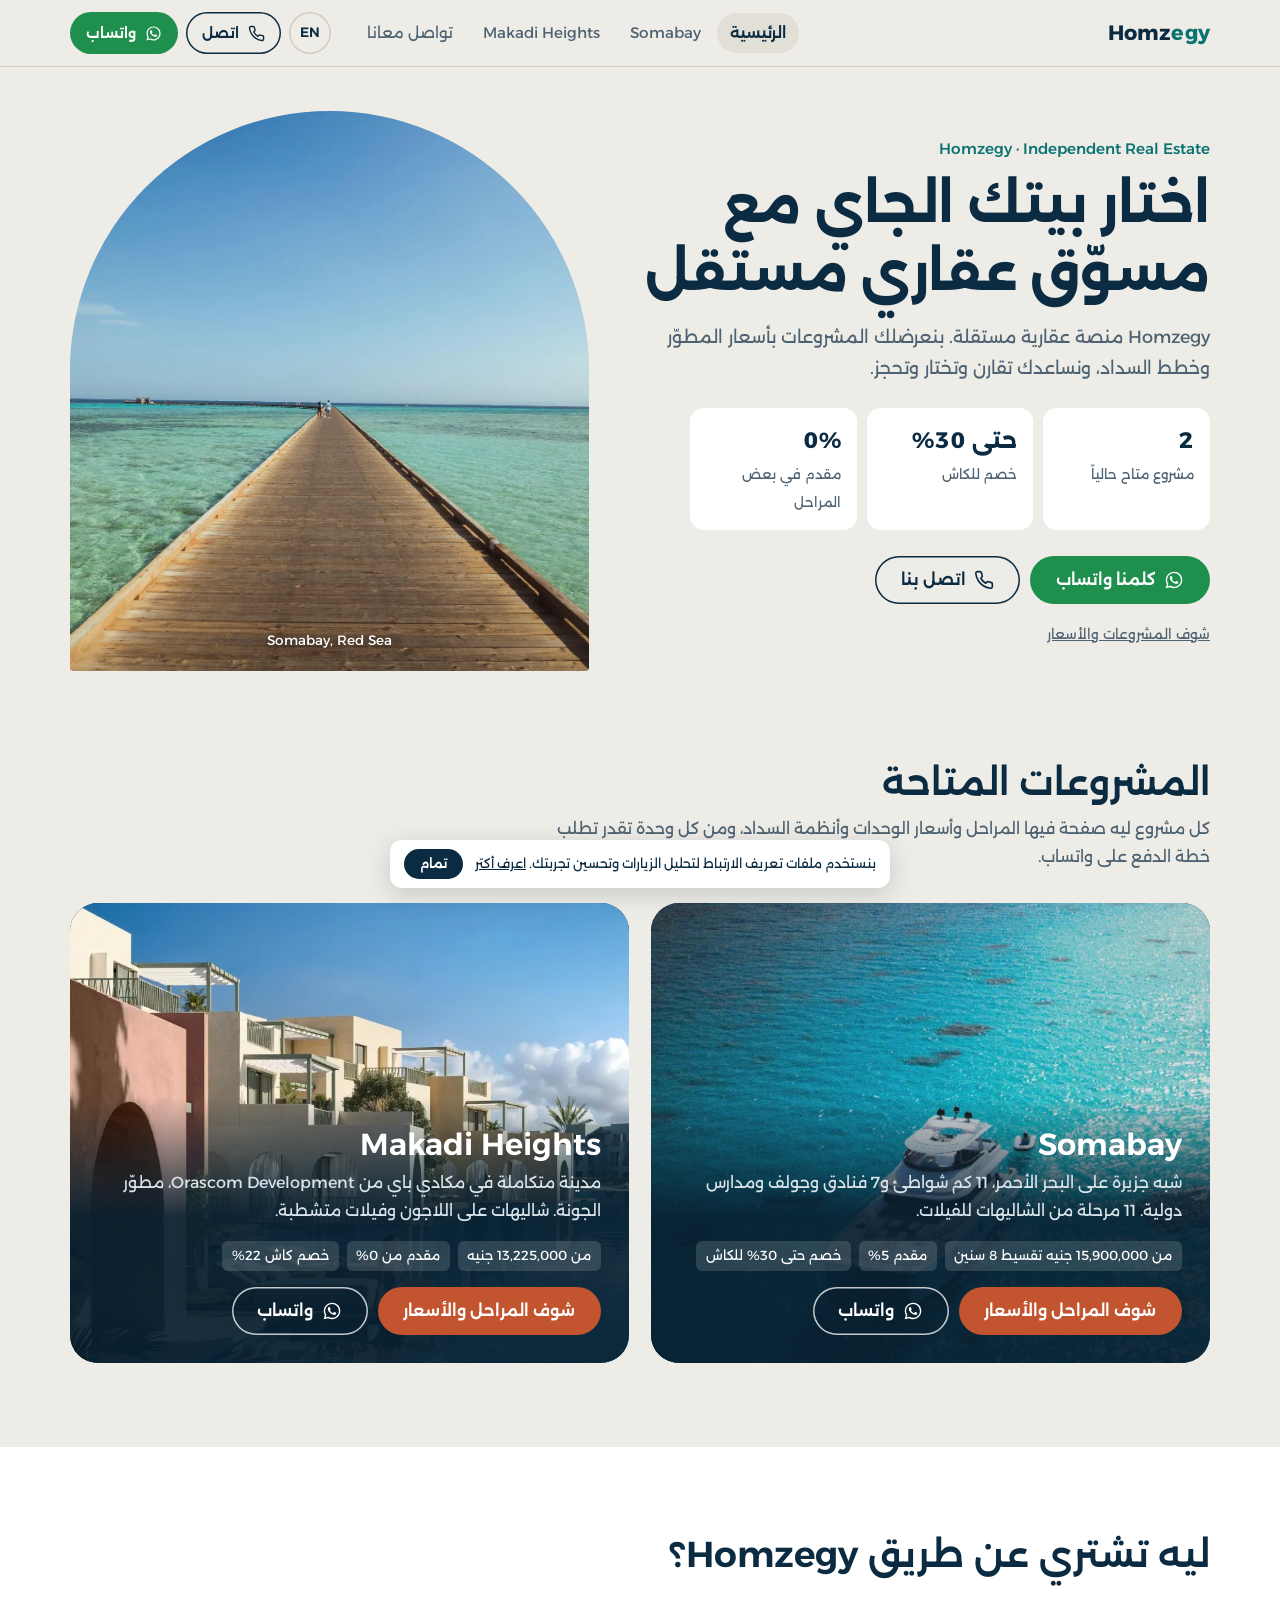
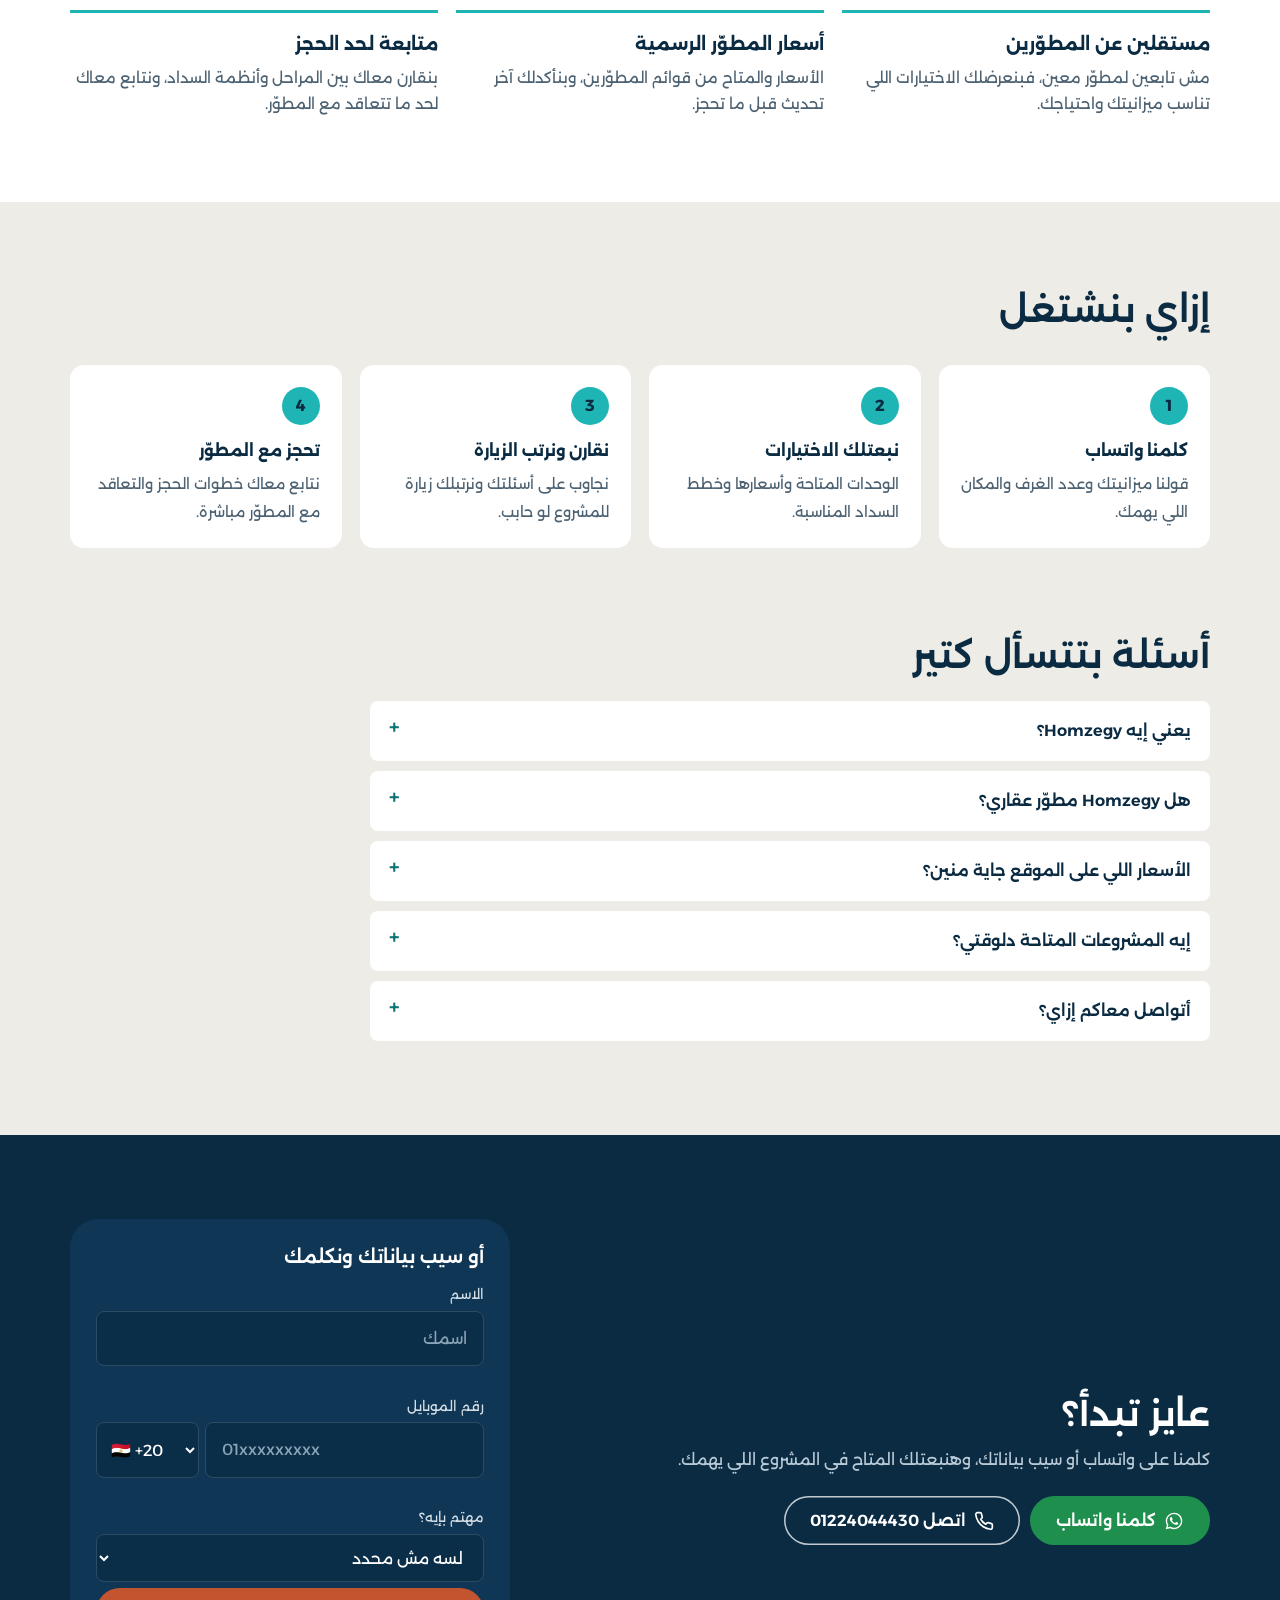
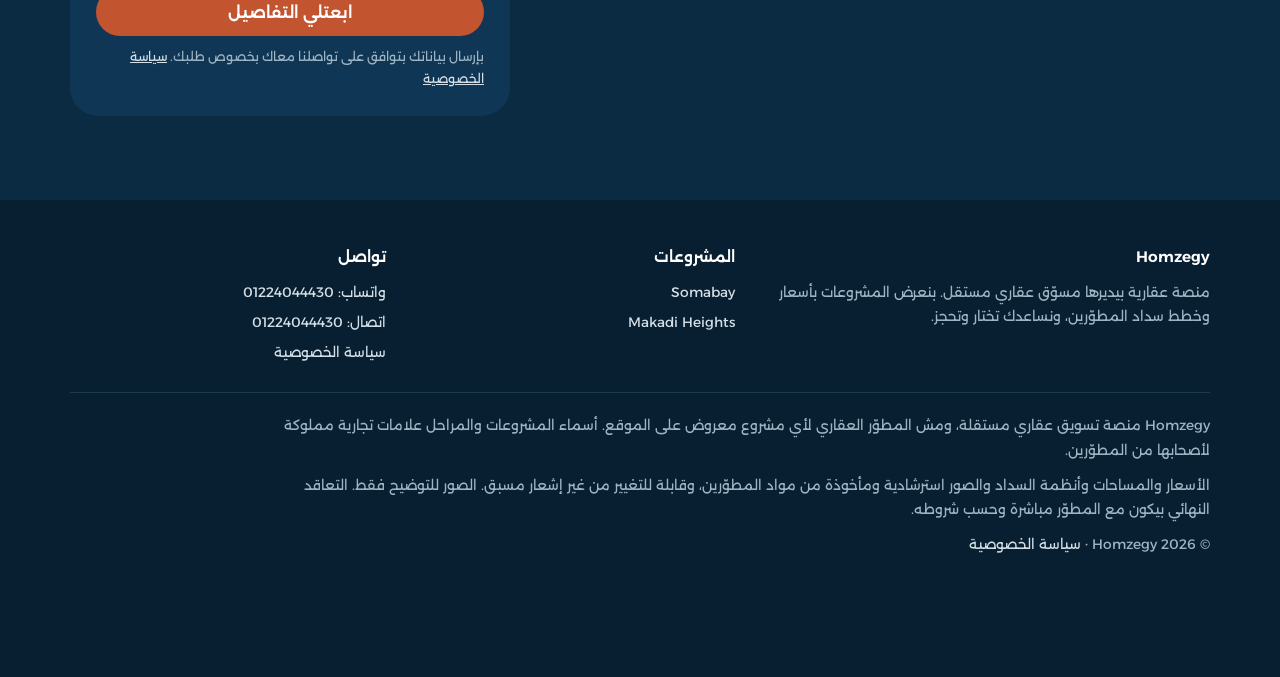
==== index.html @ 3684ed9f "Somabay prices section → marketing headline + offer chips + 4 type cards with images (no prices); re" ====
<!doctype html>
<html lang="ar" dir="rtl">
<head>
<meta charset="utf-8">
<!-- Consent Mode v2: denied by default in EEA/UK/CH (until the visitor accepts), granted elsewhere -->
<script>window.dataLayer=window.dataLayer||[];function gtag(){dataLayer.push(arguments);}
var hzD={ad_storage:'denied',ad_user_data:'denied',ad_personalization:'denied',analytics_storage:'denied'},hzG={ad_storage:'granted',ad_user_data:'granted',ad_personalization:'granted',analytics_storage:'granted'};
gtag('consent','default',Object.assign({region:["AT", "BE", "BG", "HR", "CY", "CZ", "DK", "EE", "FI", "FR", "DE", "GR", "HU", "IE", "IT", "LV", "LT", "LU", "MT", "NL", "PL", "PT", "RO", "SK", "SI", "ES", "SE", "IS", "LI", "NO", "GB", "CH"],wait_for_update:500},hzD));
gtag('consent','default',hzG);
try{var hzC=localStorage.getItem('hz_consent');if(hzC)gtag('consent','update',hzC==='granted'?hzG:hzD);}catch(e){}</script>
<!-- Google Tag Manager -->
<script>(function(w,d,s,l,i){w[l]=w[l]||[];w[l].push({'gtm.start':
new Date().getTime(),event:'gtm.js'});var f=d.getElementsByTagName(s)[0],
j=d.createElement(s),dl=l!='dataLayer'?'&l='+l:'';j.async=true;j.src=
'https://www.googletagmanager.com/gtm.js?id='+i+dl;f.parentNode.insertBefore(j,f);
})(window,document,'script','dataLayer','GTM-5B2ZWT3M');</script>
<!-- End Google Tag Manager -->
<meta name="viewport" content="width=device-width, initial-scale=1">
<title>Homzegy | منصة عقارية مستقلة: أسعار المشروعات وخطط السداد</title>
<meta name="description" content="Homzegy منصة عقارية مستقلة بيديرها مسوّق عقاري مستقل. قارن أسعار وخطط سداد المشروعات، منها Somabay (من 15.9 مليون تقسيط) وMakadi Heights (من 13.23 مليون)، وكلمنا واتساب.">
<link rel="canonical" href="https://homzegy.com/">
<link rel="alternate" hreflang="ar" href="https://homzegy.com/">
<link rel="alternate" hreflang="en" href="https://homzegy.com/en/">
<link rel="alternate" hreflang="x-default" href="https://homzegy.com/">
<meta name="robots" content="index,follow,max-image-preview:large">
<meta name="theme-color" content="#0A2B42">
<meta property="og:type" content="website">
<meta property="og:site_name" content="Homzegy">
<meta property="og:locale" content="ar_EG">
<meta property="og:title" content="Homzegy | منصة عقارية مستقلة: أسعار المشروعات وخطط السداد">
<meta property="og:description" content="Homzegy منصة عقارية مستقلة بيديرها مسوّق عقاري مستقل. قارن أسعار وخطط سداد المشروعات، منها Somabay (من 15.9 مليون تقسيط) وMakadi Heights (من 13.23 مليون)، وكلمنا واتساب.">
<meta property="og:url" content="https://homzegy.com/">
<meta property="og:image" content="https://homzegy.com/assets/img/brand/og-home.jpg">
<meta property="og:image:width" content="1200">
<meta property="og:image:height" content="630">
<meta name="twitter:card" content="summary_large_image">
<link rel="icon" href="assets/img/brand/favicon.svg" type="image/svg+xml">
<link rel="apple-touch-icon" href="assets/img/brand/apple-touch-icon.png">
<link rel="preconnect" href="https://fonts.googleapis.com">
<link rel="preconnect" href="https://fonts.gstatic.com" crossorigin>
<link href="https://fonts.googleapis.com/css2?family=Alexandria:wght@300;400;500;600;700&display=swap" rel="stylesheet">
<link rel="preload" as="image" href="assets/img/somabay/g-jetty.webp" fetchpriority="high">
<link rel="stylesheet" href="assets/css/style.css?v=25">
<script type="application/ld+json">{"@context": "https://schema.org", "@type": "RealEstateAgent", "@id": "https://homzegy.com/#org", "name": "Homzegy", "url": "https://homzegy.com/", "logo": "https://homzegy.com/assets/img/brand/apple-touch-icon.png", "image": "https://homzegy.com/assets/img/brand/og-home.jpg", "telephone": "+201224044430", "areaServed": {"@type": "Country", "name": "Egypt"}, "description": "منصة عقارية مستقلة في مصر بيديرها مسوّق عقاري مستقل، بتعرض مشروعات عقارية بأسعار وخطط سداد المطوّرين، منها حالياً Somabay وMakadi Heights.", "contactPoint": {"@type": "ContactPoint", "telephone": "+201224044430", "contactType": "sales", "availableLanguage": ["ar", "en"]}}</script>
<script type="application/ld+json">{"@context": "https://schema.org", "@type": "WebSite", "name": "Homzegy", "url": "https://homzegy.com/", "inLanguage": "ar", "publisher": {"@id": "https://homzegy.com/#org"}}</script>
<script type="application/ld+json">{"@context": "https://schema.org", "@type": "FAQPage", "mainEntity": [{"@type": "Question", "name": "يعني إيه Homzegy؟", "acceptedAnswer": {"@type": "Answer", "text": "Homzegy منصة عقارية بيديرها مسوّق عقاري مستقل. بنعرض مشروعات عقارية بأسعار وخطط سداد المطوّرين، ونساعدك تقارن وتختار وتحجز."}}, {"@type": "Question", "name": "هل Homzegy مطوّر عقاري؟", "acceptedAnswer": {"@type": "Answer", "text": "لا. Homzegy مش تابعة لأي مطوّر. التعاقد بيكون مع المطوّر مباشرة، وإحنا بنساعدك من أول السؤال لحد الحجز."}}, {"@type": "Question", "name": "الأسعار اللي على الموقع جاية منين؟", "acceptedAnswer": {"@type": "Answer", "text": "من قوائم أسعار المطوّرين الرسمية بتاريخ أكتوبر 2026. الأسعار بتتغير، فبنأكدلك آخر سعر ومتاح قبل الحجز."}}, {"@type": "Question", "name": "إيه المشروعات المتاحة دلوقتي؟", "acceptedAnswer": {"@type": "Answer", "text": "Somabay على البحر الأحمر بأسعار تبدأ من 15,900,000 جنيه تقسيط على 8 سنين بمقدم 5% وخصم يصل إلى 30% للكاش، وMakadi Heights من Orascom Development بأسعار تبدأ من 13,225,000 جنيه ومقدم يبدأ من 0%."}}, {"@type": "Question", "name": "أتواصل معاكم إزاي؟", "acceptedAnswer": {"@type": "Answer", "text": "على واتساب أو اتصال على 01224044430، أو سيب بياناتك في الفورم وهنكلمك."}}]}</script>
</head>
<body data-project="Homzegy" data-page="home" data-wa-default="‏مرحباً، عايز أعرف المشروعات المتاحة.">
<!-- Google Tag Manager (noscript) -->
<noscript><iframe src="https://www.googletagmanager.com/ns.html?id=GTM-5B2ZWT3M"
height="0" width="0" style="display:none;visibility:hidden"></iframe></noscript>
<!-- End Google Tag Manager (noscript) -->
<a class="sr-only" href="#main">انتقل للمحتوى</a>
<header class="top">
  <div class="wrap">
    <a class="brand" href="./" aria-label="Homzegy الصفحة الرئيسية">Homz<span>egy</span></a>
    <nav class="nav" aria-label="القائمة الرئيسية"><a href="./" aria-current="page">الرئيسية</a><a href="somabay/" dir="ltr">Somabay</a><a href="makadi-heights/" dir="ltr">Makadi Heights</a><a href="#contact">تواصل معانا</a></nav>
    <div class="top-actions">
      <a class="lang-sw" href="/en/" hreflang="en" lang="en" data-lang-switch>EN</a>
      <a class="btn btn-ghost btn-sm" href="tel:+201224044430" data-call data-loc="header"><svg viewBox="0 0 24 24" aria-hidden="true" fill="none" stroke="currentColor" stroke-width="2" stroke-linecap="round" stroke-linejoin="round"><path d="M22 16.92v3a2 2 0 0 1-2.18 2 19.8 19.8 0 0 1-8.63-3.07 19.5 19.5 0 0 1-6-6A19.8 19.8 0 0 1 2.12 4.18 2 2 0 0 1 4.11 2h3a2 2 0 0 1 2 1.72c.13.96.36 1.9.7 2.81a2 2 0 0 1-.45 2.11L8.09 9.91a16 16 0 0 0 6 6l1.27-1.27a2 2 0 0 1 2.11-.45c.91.34 1.85.57 2.81.7A2 2 0 0 1 22 16.92Z"/></svg><span>اتصل</span></a>
      <a class="btn btn-wa btn-sm" href="https://wa.me/201224044430" data-wa data-loc="header"><svg viewBox="0 0 24 24" aria-hidden="true" fill="currentColor"><path d="M19.05 4.91A9.82 9.82 0 0 0 12.04 2C6.58 2 2.13 6.45 2.13 11.91c0 1.75.46 3.45 1.32 4.95L2.05 22l5.25-1.38a9.9 9.9 0 0 0 4.74 1.21c5.46 0 9.91-4.45 9.91-9.91 0-2.65-1.03-5.14-2.9-7.01Zm-7.01 15.24a8.2 8.2 0 0 1-4.19-1.15l-.3-.18-3.12.82.83-3.04-.2-.31a8.19 8.19 0 0 1-1.26-4.38c0-4.54 3.7-8.23 8.24-8.23 2.2 0 4.27.86 5.82 2.42a8.18 8.18 0 0 1 2.41 5.82c0 4.54-3.69 8.23-8.23 8.23Zm4.52-6.16c-.25-.12-1.47-.72-1.69-.81-.23-.08-.39-.12-.56.13-.17.25-.64.81-.78.97-.14.17-.29.19-.54.06-.25-.12-1.05-.39-1.99-1.23-.74-.66-1.23-1.47-1.38-1.72-.14-.25-.02-.38.11-.51.11-.11.25-.29.37-.43.13-.15.17-.25.25-.42.08-.17.04-.31-.02-.43-.06-.13-.56-1.34-.76-1.84-.2-.48-.41-.42-.56-.43h-.48c-.17 0-.43.06-.66.31-.22.25-.86.85-.86 2.07 0 1.22.89 2.4 1.01 2.56.12.17 1.75 2.67 4.23 3.74.59.26 1.05.41 1.41.52.59.19 1.13.16 1.56.1.48-.07 1.47-.6 1.67-1.18.21-.58.21-1.07.14-1.18-.06-.1-.22-.16-.47-.28Z"/></svg><span>واتساب</span></a>
      <details class="menu"><summary aria-label="القائمة"><svg viewBox="0 0 24 24" aria-hidden="true" fill="none" stroke="currentColor" stroke-width="2" stroke-linecap="round"><path d="M4 7h16M4 12h16M4 17h16"/></svg></summary><nav class="menu-panel" aria-label="القائمة"><a href="./" aria-current="page">الرئيسية</a><a href="somabay/" dir="ltr">Somabay</a><a href="makadi-heights/" dir="ltr">Makadi Heights</a><a href="#contact">تواصل معانا</a><a href="privacy-policy/">سياسة الخصوصية</a></nav></details>
    </div>
  </div>
</header>
<main id="main">
<section class="hero">
  <div class="wrap hero-grid">
    <div>
      <p class="eyebrow-dev" dir="ltr" style="text-align:right">Homzegy · Independent Real Estate</p>
      <h1>اختار بيتك الجاي مع مسوّق عقاري مستقل</h1>
      <p class="sub">Homzegy منصة عقارية مستقلة. بنعرضلك المشروعات بأسعار المطوّر وخطط السداد، ونساعدك تقارن وتختار وتحجز.</p>
      <div class="offer">
        <div><b class="num">2</b><small>مشروع متاح حالياً</small></div>
        <div><b>حتى <span class="num">30%</span></b><small>خصم للكاش</small></div>
        <div><b class="num">0%</b><small>مقدم في بعض المراحل</small></div>
      </div>
      <div class="cta-row">
        <a class="btn btn-wa" href="https://wa.me/201224044430" data-wa data-loc="hero"><svg viewBox="0 0 24 24" aria-hidden="true" fill="currentColor"><path d="M19.05 4.91A9.82 9.82 0 0 0 12.04 2C6.58 2 2.13 6.45 2.13 11.91c0 1.75.46 3.45 1.32 4.95L2.05 22l5.25-1.38a9.9 9.9 0 0 0 4.74 1.21c5.46 0 9.91-4.45 9.91-9.91 0-2.65-1.03-5.14-2.9-7.01Zm-7.01 15.24a8.2 8.2 0 0 1-4.19-1.15l-.3-.18-3.12.82.83-3.04-.2-.31a8.19 8.19 0 0 1-1.26-4.38c0-4.54 3.7-8.23 8.24-8.23 2.2 0 4.27.86 5.82 2.42a8.18 8.18 0 0 1 2.41 5.82c0 4.54-3.69 8.23-8.23 8.23Zm4.52-6.16c-.25-.12-1.47-.72-1.69-.81-.23-.08-.39-.12-.56.13-.17.25-.64.81-.78.97-.14.17-.29.19-.54.06-.25-.12-1.05-.39-1.99-1.23-.74-.66-1.23-1.47-1.38-1.72-.14-.25-.02-.38.11-.51.11-.11.25-.29.37-.43.13-.15.17-.25.25-.42.08-.17.04-.31-.02-.43-.06-.13-.56-1.34-.76-1.84-.2-.48-.41-.42-.56-.43h-.48c-.17 0-.43.06-.66.31-.22.25-.86.85-.86 2.07 0 1.22.89 2.4 1.01 2.56.12.17 1.75 2.67 4.23 3.74.59.26 1.05.41 1.41.52.59.19 1.13.16 1.56.1.48-.07 1.47-.6 1.67-1.18.21-.58.21-1.07.14-1.18-.06-.1-.22-.16-.47-.28Z"/></svg><span>كلمنا واتساب</span></a>
        <a class="btn btn-ghost" href="tel:+201224044430" data-call data-loc="hero"><svg viewBox="0 0 24 24" aria-hidden="true" fill="none" stroke="currentColor" stroke-width="2" stroke-linecap="round" stroke-linejoin="round"><path d="M22 16.92v3a2 2 0 0 1-2.18 2 19.8 19.8 0 0 1-8.63-3.07 19.5 19.5 0 0 1-6-6A19.8 19.8 0 0 1 2.12 4.18 2 2 0 0 1 4.11 2h3a2 2 0 0 1 2 1.72c.13.96.36 1.9.7 2.81a2 2 0 0 1-.45 2.11L8.09 9.91a16 16 0 0 0 6 6l1.27-1.27a2 2 0 0 1 2.11-.45c.91.34 1.85.57 2.81.7A2 2 0 0 1 22 16.92Z"/></svg><span>اتصل بنا</span></a>
      </div>
      <p class="trust"><a class="link" href="#projects">شوف المشروعات والأسعار</a></p>
    </div>
    <figure class="hero-media arch">
      <img src="assets/img/somabay/g-jetty.webp" alt="ممشى خشبي فوق مياه البحر الأحمر" width="1200" height="1798" fetchpriority="high" style="object-position:center 65%">
      <figcaption>Somabay, Red Sea</figcaption>
    </figure>
  </div>
</section>

<section class="block" id="projects" style="padding-top:20px">
  <div class="wrap">
    <h2>المشروعات المتاحة</h2>
    <p class="lead">كل مشروع ليه صفحة فيها المراحل وأسعار الوحدات وأنظمة السداد، ومن كل وحدة تقدر تطلب خطة الدفع على واتساب.</p>
    <div class="proj-grid">
      <article class="proj-card">
        <img src="assets/img/somabay/hero-yacht.webp" alt="Somabay على البحر الأحمر" width="1183" height="1643" loading="lazy" decoding="async" style="object-position:center 40%">
        <div class="pc-body">
          <h3>Somabay</h3>
          <p>شبه جزيرة على البحر الأحمر، 11 كم شواطئ و7 فنادق وجولف ومدارس دولية. 11 مرحلة من الشاليهات للفيلات.</p>
          <div class="pc-meta"><span>من 15,900,000 جنيه تقسيط 8 سنين</span><span>مقدم 5%</span><span>خصم حتى 30% للكاش</span></div>
          <div class="cta-row"><a class="btn btn-coral" href="somabay/">شوف المراحل والأسعار</a><a class="btn btn-light" href="https://wa.me/201224044430" data-wa data-loc="home_project_card" data-wa-msg="‏مرحباً، عايز أعرف الأسعار وخطط الدفع.
‏المشروع: Somabay" data-phase="Somabay"><svg viewBox="0 0 24 24" aria-hidden="true" fill="currentColor"><path d="M19.05 4.91A9.82 9.82 0 0 0 12.04 2C6.58 2 2.13 6.45 2.13 11.91c0 1.75.46 3.45 1.32 4.95L2.05 22l5.25-1.38a9.9 9.9 0 0 0 4.74 1.21c5.46 0 9.91-4.45 9.91-9.91 0-2.65-1.03-5.14-2.9-7.01Zm-7.01 15.24a8.2 8.2 0 0 1-4.19-1.15l-.3-.18-3.12.82.83-3.04-.2-.31a8.19 8.19 0 0 1-1.26-4.38c0-4.54 3.7-8.23 8.24-8.23 2.2 0 4.27.86 5.82 2.42a8.18 8.18 0 0 1 2.41 5.82c0 4.54-3.69 8.23-8.23 8.23Zm4.52-6.16c-.25-.12-1.47-.72-1.69-.81-.23-.08-.39-.12-.56.13-.17.25-.64.81-.78.97-.14.17-.29.19-.54.06-.25-.12-1.05-.39-1.99-1.23-.74-.66-1.23-1.47-1.38-1.72-.14-.25-.02-.38.11-.51.11-.11.25-.29.37-.43.13-.15.17-.25.25-.42.08-.17.04-.31-.02-.43-.06-.13-.56-1.34-.76-1.84-.2-.48-.41-.42-.56-.43h-.48c-.17 0-.43.06-.66.31-.22.25-.86.85-.86 2.07 0 1.22.89 2.4 1.01 2.56.12.17 1.75 2.67 4.23 3.74.59.26 1.05.41 1.41.52.59.19 1.13.16 1.56.1.48-.07 1.47-.6 1.67-1.18.21-.58.21-1.07.14-1.18-.06-.1-.22-.16-.47-.28Z"/></svg><span>واتساب</span></a></div>
        </div>
      </article>
      <article class="proj-card">
        <img src="assets/img/makadi/hero-lagoon.webp" alt="Makadi Heights من Orascom Development" width="1600" height="648" loading="lazy" decoding="async" style="object-position:22% center">
        <div class="pc-body">
          <h3>Makadi Heights</h3>
          <p>مدينة متكاملة في مكادي باي من Orascom Development، مطوّر الجونة. شاليهات على اللاجون وفيلات متشطبة.</p>
          <div class="pc-meta"><span>من 13,225,000 جنيه</span><span>مقدم من 0%</span><span>خصم كاش 22%</span></div>
          <div class="cta-row"><a class="btn btn-coral" href="makadi-heights/">شوف المراحل والأسعار</a><a class="btn btn-light" href="https://wa.me/201224044430" data-wa data-loc="home_project_card" data-wa-msg="‏مرحباً، عايز أعرف الأسعار وخطط الدفع.
‏المشروع: Makadi Heights" data-phase="Makadi Heights"><svg viewBox="0 0 24 24" aria-hidden="true" fill="currentColor"><path d="M19.05 4.91A9.82 9.82 0 0 0 12.04 2C6.58 2 2.13 6.45 2.13 11.91c0 1.75.46 3.45 1.32 4.95L2.05 22l5.25-1.38a9.9 9.9 0 0 0 4.74 1.21c5.46 0 9.91-4.45 9.91-9.91 0-2.65-1.03-5.14-2.9-7.01Zm-7.01 15.24a8.2 8.2 0 0 1-4.19-1.15l-.3-.18-3.12.82.83-3.04-.2-.31a8.19 8.19 0 0 1-1.26-4.38c0-4.54 3.7-8.23 8.24-8.23 2.2 0 4.27.86 5.82 2.42a8.18 8.18 0 0 1 2.41 5.82c0 4.54-3.69 8.23-8.23 8.23Zm4.52-6.16c-.25-.12-1.47-.72-1.69-.81-.23-.08-.39-.12-.56.13-.17.25-.64.81-.78.97-.14.17-.29.19-.54.06-.25-.12-1.05-.39-1.99-1.23-.74-.66-1.23-1.47-1.38-1.72-.14-.25-.02-.38.11-.51.11-.11.25-.29.37-.43.13-.15.17-.25.25-.42.08-.17.04-.31-.02-.43-.06-.13-.56-1.34-.76-1.84-.2-.48-.41-.42-.56-.43h-.48c-.17 0-.43.06-.66.31-.22.25-.86.85-.86 2.07 0 1.22.89 2.4 1.01 2.56.12.17 1.75 2.67 4.23 3.74.59.26 1.05.41 1.41.52.59.19 1.13.16 1.56.1.48-.07 1.47-.6 1.67-1.18.21-.58.21-1.07.14-1.18-.06-.1-.22-.16-.47-.28Z"/></svg><span>واتساب</span></a></div>
        </div>
      </article>
    </div>
  </div>
</section>

<section class="block bg-white">
  <div class="wrap">
    <h2>ليه تشتري عن طريق <span dir="ltr">Homzegy</span>؟</h2>
    <div class="why">
      <div><b>مستقلين عن المطوّرين</b><p>مش تابعين لمطوّر معين، فبنعرضلك الاختيارات اللي تناسب ميزانيتك واحتياجك.</p></div>
      <div><b>أسعار المطوّر الرسمية</b><p>الأسعار والمتاح من قوائم المطوّرين، وبنأكدلك آخر تحديث قبل ما تحجز.</p></div>
      <div><b>متابعة لحد الحجز</b><p>بنقارن معاك بين المراحل وأنظمة السداد، ونتابع معاك لحد ما تتعاقد مع المطوّر.</p></div>
    </div>
  </div>
</section>

<section class="block">
  <div class="wrap">
    <h2>إزاي بنشتغل</h2>
    <ol class="steps">
      <li><b>كلمنا واتساب</b><span>قولنا ميزانيتك وعدد الغرف والمكان اللي يهمك.</span></li>
      <li><b>نبعتلك الاختيارات</b><span>الوحدات المتاحة وأسعارها وخطط السداد المناسبة.</span></li>
      <li><b>نقارن ونرتب الزيارة</b><span>نجاوب على أسئلتك ونرتبلك زيارة للمشروع لو حابب.</span></li>
      <li><b>تحجز مع المطوّر</b><span>نتابع معاك خطوات الحجز والتعاقد مع المطوّر مباشرة.</span></li>
    </ol>
  </div>
</section>

<section class="block" style="padding-top:0">
  <div class="wrap">
    <h2>أسئلة بتتسأل كتير</h2>
    <div class="faq"><details><summary>يعني إيه Homzegy؟</summary><p>Homzegy منصة عقارية بيديرها مسوّق عقاري مستقل. بنعرض مشروعات عقارية بأسعار وخطط سداد المطوّرين، ونساعدك تقارن وتختار وتحجز.</p></details><details><summary>هل Homzegy مطوّر عقاري؟</summary><p>لا. Homzegy مش تابعة لأي مطوّر. التعاقد بيكون مع المطوّر مباشرة، وإحنا بنساعدك من أول السؤال لحد الحجز.</p></details><details><summary>الأسعار اللي على الموقع جاية منين؟</summary><p>من قوائم أسعار المطوّرين الرسمية بتاريخ أكتوبر 2026. الأسعار بتتغير، فبنأكدلك آخر سعر ومتاح قبل الحجز.</p></details><details><summary>إيه المشروعات المتاحة دلوقتي؟</summary><p>Somabay على البحر الأحمر بأسعار تبدأ من 15,900,000 جنيه تقسيط على 8 سنين بمقدم 5% وخصم يصل إلى 30% للكاش، وMakadi Heights من Orascom Development بأسعار تبدأ من 13,225,000 جنيه ومقدم يبدأ من 0%.</p></details><details><summary>أتواصل معاكم إزاي؟</summary><p>على واتساب أو اتصال على 01224044430، أو سيب بياناتك في الفورم وهنكلمك.</p></details></div>
  </div>
</section>

<section class="lead-sec" id="contact" data-track-view="view_contact">
  <div class="wrap lead-grid">
    <div>
      <h2>عايز تبدأ؟</h2>
      <p class="lead">كلمنا على واتساب أو سيب بياناتك، وهنبعتلك المتاح في المشروع اللي يهمك.</p>
      <div class="cta-row">
        <a class="btn btn-wa" href="https://wa.me/201224044430" data-wa data-loc="home_section"><svg viewBox="0 0 24 24" aria-hidden="true" fill="currentColor"><path d="M19.05 4.91A9.82 9.82 0 0 0 12.04 2C6.58 2 2.13 6.45 2.13 11.91c0 1.75.46 3.45 1.32 4.95L2.05 22l5.25-1.38a9.9 9.9 0 0 0 4.74 1.21c5.46 0 9.91-4.45 9.91-9.91 0-2.65-1.03-5.14-2.9-7.01Zm-7.01 15.24a8.2 8.2 0 0 1-4.19-1.15l-.3-.18-3.12.82.83-3.04-.2-.31a8.19 8.19 0 0 1-1.26-4.38c0-4.54 3.7-8.23 8.24-8.23 2.2 0 4.27.86 5.82 2.42a8.18 8.18 0 0 1 2.41 5.82c0 4.54-3.69 8.23-8.23 8.23Zm4.52-6.16c-.25-.12-1.47-.72-1.69-.81-.23-.08-.39-.12-.56.13-.17.25-.64.81-.78.97-.14.17-.29.19-.54.06-.25-.12-1.05-.39-1.99-1.23-.74-.66-1.23-1.47-1.38-1.72-.14-.25-.02-.38.11-.51.11-.11.25-.29.37-.43.13-.15.17-.25.25-.42.08-.17.04-.31-.02-.43-.06-.13-.56-1.34-.76-1.84-.2-.48-.41-.42-.56-.43h-.48c-.17 0-.43.06-.66.31-.22.25-.86.85-.86 2.07 0 1.22.89 2.4 1.01 2.56.12.17 1.75 2.67 4.23 3.74.59.26 1.05.41 1.41.52.59.19 1.13.16 1.56.1.48-.07 1.47-.6 1.67-1.18.21-.58.21-1.07.14-1.18-.06-.1-.22-.16-.47-.28Z"/></svg><span>كلمنا واتساب</span></a>
        <a class="btn btn-light" href="tel:+201224044430" data-call data-loc="home_section"><svg viewBox="0 0 24 24" aria-hidden="true" fill="none" stroke="currentColor" stroke-width="2" stroke-linecap="round" stroke-linejoin="round"><path d="M22 16.92v3a2 2 0 0 1-2.18 2 19.8 19.8 0 0 1-8.63-3.07 19.5 19.5 0 0 1-6-6A19.8 19.8 0 0 1 2.12 4.18 2 2 0 0 1 4.11 2h3a2 2 0 0 1 2 1.72c.13.96.36 1.9.7 2.81a2 2 0 0 1-.45 2.11L8.09 9.91a16 16 0 0 0 6 6l1.27-1.27a2 2 0 0 1 2.11-.45c.91.34 1.85.57 2.81.7A2 2 0 0 1 22 16.92Z"/></svg><span>اتصل <span class="ltr">01224044430</span></span></a>
      </div>
    </div>
    <div class="form-card">
      <h3>أو سيب بياناتك ونكلمك</h3>
      <form data-lead-form data-loc="home" novalidate>
        <div class="fields">
          <div data-field><label for="f-name">الاسم</label><input id="f-name" name="name" autocomplete="name" required placeholder="اسمك"><div class="err" aria-live="polite"></div></div>
          <div data-field><label for="f-phone">رقم الموبايل</label><div class="phone-in" dir="ltr"><select name="cc" aria-label="كود الدولة"><option value="+20">🇪🇬 +20</option><option value="+966">🇸🇦 +966</option><option value="+971">🇦🇪 +971</option><option value="+965">🇰🇼 +965</option><option value="+974">🇶🇦 +974</option><option value="+973">🇧🇭 +973</option><option value="+968">🇴🇲 +968</option><option value="+962">🇯🇴 +962</option><option value="+961">🇱🇧 +961</option><option value="+44">🇬🇧 +44</option><option value="+49">🇩🇪 +49</option><option value="+39">🇮🇹 +39</option><option value="+33">🇫🇷 +33</option><option value="+31">🇳🇱 +31</option><option value="+41">🇨🇭 +41</option><option value="+43">🇦🇹 +43</option><option value="+32">🇧🇪 +32</option><option value="+48">🇵🇱 +48</option><option value="+420">🇨🇿 +420</option><option value="+46">🇸🇪 +46</option><option value="+7">🇷🇺 +7</option><option value="+380">🇺🇦 +380</option><option value="+1">🇺🇸 +1</option></select><input id="f-phone" name="phone" type="tel" inputmode="tel" autocomplete="tel-national" required placeholder="01xxxxxxxxx"></div><div class="err" aria-live="polite"></div></div>
          <div><label for="f-int">مهتم بإيه؟</label><select id="f-int" name="interest"><option value="">لسه مش محدد</option><option value="Somabay">Somabay</option><option value="Makadi Heights">Makadi Heights</option></select></div>
          <div class="hp" aria-hidden="true"><label for="f-web">Website</label><input id="f-web" name="website" tabindex="-1" autocomplete="off"></div>
        </div>
        <button class="btn btn-coral" type="submit">ابعتلي التفاصيل</button>
        <p class="consent">بإرسال بياناتك بتوافق على تواصلنا معاك بخصوص طلبك. <a href="privacy-policy/">سياسة الخصوصية</a></p>
      </form>
    </div>
  </div>
</section>
</main>
<footer>
  <div class="wrap">
    <div class="foot-grid">
      <div>
        <h4 dir="ltr" style="text-align:right">Homzegy</h4>
        <p>منصة عقارية بيديرها مسوّق عقاري مستقل. بنعرض المشروعات بأسعار وخطط سداد المطوّرين، ونساعدك تختار وتحجز.</p>
      </div>
      <div>
        <h4>المشروعات</h4>
        <ul><li><a href="somabay/" dir="ltr">Somabay</a></li><li><a href="makadi-heights/" dir="ltr">Makadi Heights</a></li></ul>
      </div>
      <div>
        <h4>تواصل</h4>
        <ul>
          <li><a href="https://wa.me/201224044430" data-wa data-loc="footer">واتساب: <span class="ltr">01224044430</span></a></li>
          <li><a href="tel:+201224044430" data-call data-loc="footer">اتصال: <span class="ltr">01224044430</span></a></li>
          <li><a href="privacy-policy/">سياسة الخصوصية</a></li>
        </ul>
      </div>
    </div>
    <div class="legal-note">
      <p>Homzegy منصة تسويق عقاري مستقلة، ومش المطوّر العقاري لأي مشروع معروض على الموقع. أسماء المشروعات والمراحل علامات تجارية مملوكة لأصحابها من المطوّرين.</p>
      <p>الأسعار والمساحات وأنظمة السداد والصور استرشادية ومأخوذة من مواد المطوّرين، وقابلة للتغيير من غير إشعار مسبق. الصور للتوضيح فقط. التعاقد النهائي بيكون مع المطوّر مباشرة وحسب شروطه.</p>
      <p>© <span data-year>2026</span> Homzegy · <a href="privacy-policy/">سياسة الخصوصية</a></p>
    </div>
  </div>
</footer>
<nav class="mbar" aria-label="تواصل سريع">
  <a class="btn btn-light" href="tel:+201224044430" data-call data-loc="sticky_bar"><svg viewBox="0 0 24 24" aria-hidden="true" fill="none" stroke="currentColor" stroke-width="2" stroke-linecap="round" stroke-linejoin="round"><path d="M22 16.92v3a2 2 0 0 1-2.18 2 19.8 19.8 0 0 1-8.63-3.07 19.5 19.5 0 0 1-6-6A19.8 19.8 0 0 1 2.12 4.18 2 2 0 0 1 4.11 2h3a2 2 0 0 1 2 1.72c.13.96.36 1.9.7 2.81a2 2 0 0 1-.45 2.11L8.09 9.91a16 16 0 0 0 6 6l1.27-1.27a2 2 0 0 1 2.11-.45c.91.34 1.85.57 2.81.7A2 2 0 0 1 22 16.92Z"/></svg><span>اتصل</span></a>
  <a class="btn btn-wa" href="https://wa.me/201224044430" data-wa data-loc="sticky_bar"><svg viewBox="0 0 24 24" aria-hidden="true" fill="currentColor"><path d="M19.05 4.91A9.82 9.82 0 0 0 12.04 2C6.58 2 2.13 6.45 2.13 11.91c0 1.75.46 3.45 1.32 4.95L2.05 22l5.25-1.38a9.9 9.9 0 0 0 4.74 1.21c5.46 0 9.91-4.45 9.91-9.91 0-2.65-1.03-5.14-2.9-7.01Zm-7.01 15.24a8.2 8.2 0 0 1-4.19-1.15l-.3-.18-3.12.82.83-3.04-.2-.31a8.19 8.19 0 0 1-1.26-4.38c0-4.54 3.7-8.23 8.24-8.23 2.2 0 4.27.86 5.82 2.42a8.18 8.18 0 0 1 2.41 5.82c0 4.54-3.69 8.23-8.23 8.23Zm4.52-6.16c-.25-.12-1.47-.72-1.69-.81-.23-.08-.39-.12-.56.13-.17.25-.64.81-.78.97-.14.17-.29.19-.54.06-.25-.12-1.05-.39-1.99-1.23-.74-.66-1.23-1.47-1.38-1.72-.14-.25-.02-.38.11-.51.11-.11.25-.29.37-.43.13-.15.17-.25.25-.42.08-.17.04-.31-.02-.43-.06-.13-.56-1.34-.76-1.84-.2-.48-.41-.42-.56-.43h-.48c-.17 0-.43.06-.66.31-.22.25-.86.85-.86 2.07 0 1.22.89 2.4 1.01 2.56.12.17 1.75 2.67 4.23 3.74.59.26 1.05.41 1.41.52.59.19 1.13.16 1.56.1.48-.07 1.47-.6 1.67-1.18.21-.58.21-1.07.14-1.18-.06-.1-.22-.16-.47-.28Z"/></svg><span>كلمنا واتساب</span></a>
</nav>
<div class="wag" id="wa-gate" hidden>
  <div class="wag-back" data-wag-close></div>
  <div class="wag-box" role="dialog" aria-modal="true" aria-labelledby="wag-t">
    <button type="button" class="wag-x" data-wag-close aria-label="إغلاق">×</button>
    <form data-wag-form novalidate>
      <div class="wag-ic" data-ic-wa><svg viewBox="0 0 24 24" aria-hidden="true" fill="currentColor"><path d="M19.05 4.91A9.82 9.82 0 0 0 12.04 2C6.58 2 2.13 6.45 2.13 11.91c0 1.75.46 3.45 1.32 4.95L2.05 22l5.25-1.38a9.9 9.9 0 0 0 4.74 1.21c5.46 0 9.91-4.45 9.91-9.91 0-2.65-1.03-5.14-2.9-7.01Zm-7.01 15.24a8.2 8.2 0 0 1-4.19-1.15l-.3-.18-3.12.82.83-3.04-.2-.31a8.19 8.19 0 0 1-1.26-4.38c0-4.54 3.7-8.23 8.24-8.23 2.2 0 4.27.86 5.82 2.42a8.18 8.18 0 0 1 2.41 5.82c0 4.54-3.69 8.23-8.23 8.23Zm4.52-6.16c-.25-.12-1.47-.72-1.69-.81-.23-.08-.39-.12-.56.13-.17.25-.64.81-.78.97-.14.17-.29.19-.54.06-.25-.12-1.05-.39-1.99-1.23-.74-.66-1.23-1.47-1.38-1.72-.14-.25-.02-.38.11-.51.11-.11.25-.29.37-.43.13-.15.17-.25.25-.42.08-.17.04-.31-.02-.43-.06-.13-.56-1.34-.76-1.84-.2-.48-.41-.42-.56-.43h-.48c-.17 0-.43.06-.66.31-.22.25-.86.85-.86 2.07 0 1.22.89 2.4 1.01 2.56.12.17 1.75 2.67 4.23 3.74.59.26 1.05.41 1.41.52.59.19 1.13.16 1.56.1.48-.07 1.47-.6 1.67-1.18.21-.58.21-1.07.14-1.18-.06-.1-.22-.16-.47-.28Z"/></svg></div><div class="wag-ic wag-ic-form" data-ic-form hidden><svg viewBox="0 0 24 24" aria-hidden="true" fill="none" stroke="currentColor" stroke-width="2" stroke-linecap="round" stroke-linejoin="round"><path d="M4 20h4L19 9l-4-4L4 16v4Z"/><path d="M13.5 6.5l4 4"/></svg></div>
      <h3 id="wag-t">تفاصيل أكثر على واتساب</h3>
      <p class="wag-ctx" data-wag-ctx hidden></p>
      <p class="wag-sub">اكتب اسمك ورقمك وهنحوّلك على واتساب فورًا.</p>
      <div class="fields">
        <div data-field><label for="g-name">الاسم</label><input id="g-name" name="name" autocomplete="name" required placeholder="اسمك"><div class="err" aria-live="polite"></div></div>
        <div data-field><label for="g-phone">رقم الموبايل</label><div class="phone-in" dir="ltr"><select name="cc" aria-label="كود الدولة"><option value="+20">🇪🇬 +20</option><option value="+966">🇸🇦 +966</option><option value="+971">🇦🇪 +971</option><option value="+965">🇰🇼 +965</option><option value="+974">🇶🇦 +974</option><option value="+973">🇧🇭 +973</option><option value="+968">🇴🇲 +968</option><option value="+962">🇯🇴 +962</option><option value="+961">🇱🇧 +961</option><option value="+44">🇬🇧 +44</option><option value="+49">🇩🇪 +49</option><option value="+39">🇮🇹 +39</option><option value="+33">🇫🇷 +33</option><option value="+31">🇳🇱 +31</option><option value="+41">🇨🇭 +41</option><option value="+43">🇦🇹 +43</option><option value="+32">🇧🇪 +32</option><option value="+48">🇵🇱 +48</option><option value="+420">🇨🇿 +420</option><option value="+46">🇸🇪 +46</option><option value="+7">🇷🇺 +7</option><option value="+380">🇺🇦 +380</option><option value="+1">🇺🇸 +1</option></select><input id="g-phone" name="phone" type="tel" inputmode="tel" autocomplete="tel-national" required placeholder="01xxxxxxxxx"></div><div class="err" aria-live="polite"></div></div>
        <div data-field data-email hidden><label for="g-email">الإيميل <small>(اختياري)</small></label><input id="g-email" name="email" type="email" inputmode="email" autocomplete="email" dir="ltr" placeholder="name@email.com"><div class="err" aria-live="polite"></div></div>
        <div class="hp" aria-hidden="true"><label for="g-web">Website</label><input id="g-web" name="website" tabindex="-1" autocomplete="off"></div>
      </div>
      <button class="btn btn-wa wag-go" type="submit" data-mode="wa"><svg viewBox="0 0 24 24" aria-hidden="true" fill="currentColor"><path d="M19.05 4.91A9.82 9.82 0 0 0 12.04 2C6.58 2 2.13 6.45 2.13 11.91c0 1.75.46 3.45 1.32 4.95L2.05 22l5.25-1.38a9.9 9.9 0 0 0 4.74 1.21c5.46 0 9.91-4.45 9.91-9.91 0-2.65-1.03-5.14-2.9-7.01Zm-7.01 15.24a8.2 8.2 0 0 1-4.19-1.15l-.3-.18-3.12.82.83-3.04-.2-.31a8.19 8.19 0 0 1-1.26-4.38c0-4.54 3.7-8.23 8.24-8.23 2.2 0 4.27.86 5.82 2.42a8.18 8.18 0 0 1 2.41 5.82c0 4.54-3.69 8.23-8.23 8.23Zm4.52-6.16c-.25-.12-1.47-.72-1.69-.81-.23-.08-.39-.12-.56.13-.17.25-.64.81-.78.97-.14.17-.29.19-.54.06-.25-.12-1.05-.39-1.99-1.23-.74-.66-1.23-1.47-1.38-1.72-.14-.25-.02-.38.11-.51.11-.11.25-.29.37-.43.13-.15.17-.25.25-.42.08-.17.04-.31-.02-.43-.06-.13-.56-1.34-.76-1.84-.2-.48-.41-.42-.56-.43h-.48c-.17 0-.43.06-.66.31-.22.25-.86.85-.86 2.07 0 1.22.89 2.4 1.01 2.56.12.17 1.75 2.67 4.23 3.74.59.26 1.05.41 1.41.52.59.19 1.13.16 1.56.1.48-.07 1.47-.6 1.67-1.18.21-.58.21-1.07.14-1.18-.06-.1-.22-.16-.47-.28Z"/></svg><span>كمّل على واتساب</span></button>
      <button class="wag-alt" type="button" data-wag-switch>مش بتستخدم واتساب؟ اطلب مكالمة بدل كده</button>
      <button class="btn btn-coral wag-send" type="submit" data-mode="form" hidden>ابعت بياناتي</button>
      <p class="consent">بإرسال بياناتك بتوافق على تواصلنا معاك بخصوص طلبك. <a href="privacy-policy/">سياسة الخصوصية</a></p>
    </form>
  </div>
</div>
<div class="cookie" id="cookie" role="region" aria-label="ملفات تعريف الارتباط">
  <span>بنستخدم ملفات تعريف الارتباط لتحليل الزيارات وتحسين تجربتك. <a href="privacy-policy/">اعرف أكتر</a></span>
  <button type="button" class="ck-no" data-ck-no hidden>رفض</button><button type="button" data-ck-ok>تمام</button>
</div>
<script src="assets/js/main.js?v=25" defer></script>
</body>
</html>
---- assets/css/style.css ----
/* Homzegy — shared styles
   Palette: Abyss Navy #0A2B42 · Reef Teal #1FB5B5 · Coral #E3734F · Sand #E1DFD6 */
:root{
  --navy:#0A2B42; --navy-2:#071F30; --navy-3:#0F3654;
  --teal:#1FB5B5; --teal-ink:#0C7373;
  --coral:#E3734F; --coral-btn:#C2552F; --coral-btn-h:#A9461F;
  --wa:#1F8F4E; --wa-h:#187540;
  --sand:#E1DFD6; --sand-2:#EEECE6; --white:#fff;
  --ink:#0A2B42; --muted:#4D6272; --line:#CFCCC1; --line-2:#ECEAE3;
  --r-lg:28px; --r:14px; --r-sm:8px;
  --wrap:1180px;
}
*{box-sizing:border-box;margin:0;padding:0}
html{scroll-behavior:smooth;-webkit-text-size-adjust:100%}
body{font-family:"Alexandria",system-ui,-apple-system,"Segoe UI",Tahoma,sans-serif;color:var(--ink);background:var(--sand-2);line-height:1.75;font-size:16px;-webkit-font-smoothing:antialiased}
img{max-width:100%;display:block;height:auto}
a{color:inherit}
:focus-visible{outline:3px solid var(--teal);outline-offset:3px;border-radius:4px}
[hidden]{display:none!important}
a.sr-only:focus{position:fixed;top:8px;right:8px;width:auto;height:auto;clip:auto;z-index:100;background:#fff;padding:.6rem 1rem;border-radius:8px}
.sr-only{position:absolute;width:1px;height:1px;overflow:hidden;clip:rect(0 0 0 0);white-space:nowrap}
.wrap{max-width:var(--wrap);margin-inline:auto;padding-inline:20px}
h1,h2,h3{line-height:1.3;font-weight:600}
h2{font-size:clamp(1.55rem,3.1vw,2.25rem);margin-bottom:.6rem}
.lead{color:var(--muted);max-width:62ch}
.num{font-feature-settings:"tnum"}
.ltr{direction:ltr;unicode-bidi:isolate;display:inline-block}
section.block{padding:84px 0}
.bg-white{background:var(--white)}
.bg-sand{background:var(--sand)}

/* ---------- buttons ---------- */
.btn{display:inline-flex;align-items:center;justify-content:center;gap:.55rem;font:inherit;font-weight:600;font-size:1rem;line-height:1.2;border:0;border-radius:999px;padding:.9rem 1.6rem;cursor:pointer;text-decoration:none;transition:background .2s,color .2s;white-space:nowrap}
.btn svg{width:20px;height:20px;flex:0 0 auto}
.btn-wa{background:var(--wa);color:#fff}
.btn-wa:hover{background:var(--wa-h)}
.btn-coral{background:var(--coral-btn);color:#fff}
.btn-coral:hover{background:var(--coral-btn-h)}
.btn-ghost{background:transparent;color:var(--navy);box-shadow:inset 0 0 0 1.5px var(--navy)}
.btn-ghost:hover{background:var(--navy);color:#fff}
.btn-light{background:transparent;color:#fff;box-shadow:inset 0 0 0 1.5px rgba(255,255,255,.75)}
.btn-light:hover{background:#fff;color:var(--navy)}
.btn-sm{padding:.55rem 1rem;font-size:.88rem}
.btn-sm svg{width:17px;height:17px}
.cta-row{display:flex;flex-wrap:wrap;gap:10px;align-items:center}
.cta-row .link{font-size:.92rem;color:var(--muted);text-underline-offset:4px}

/* ---------- header ---------- */
.top{position:sticky;top:0;z-index:40;transition:transform .25s ease;background:rgba(238,236,230,.94);backdrop-filter:blur(8px);-webkit-backdrop-filter:blur(8px);border-bottom:1px solid var(--line)}
.top .wrap{display:flex;align-items:center;gap:24px;height:66px}
.brand{font-weight:700;font-size:1.3rem;text-decoration:none;letter-spacing:.2px;direction:ltr}
.brand span{color:var(--teal-ink)}
.nav{display:flex;gap:4px;margin-inline-start:auto}
.nav a{text-decoration:none;font-size:.95rem;padding:.4rem .8rem;border-radius:999px;color:var(--muted)}
.nav a:hover{color:var(--navy);background:var(--sand)}
.nav a[aria-current="page"]{color:var(--navy);background:var(--sand);font-weight:600}
.top-actions{display:flex;gap:8px}
.menu{display:none;position:relative}
.menu summary{list-style:none;cursor:pointer;width:42px;height:42px;border-radius:50%;display:grid;place-items:center;box-shadow:inset 0 0 0 1.5px var(--navy)}
.menu summary::-webkit-details-marker{display:none}
.menu summary svg{width:20px;height:20px}
.menu-panel{position:fixed;left:0;right:0;top:60px;background:#fff;border-radius:0 0 18px 18px;box-shadow:0 18px 32px rgba(10,43,66,.18);padding:6px 16px 14px;display:grid;z-index:45}
.menu-panel a{padding:.9rem 4px;text-decoration:none;font-size:1.05rem;border-bottom:1px solid var(--line-2)}
.menu-panel a:last-child{border-bottom:0;color:var(--muted);font-size:.92rem}
.menu-panel a[aria-current="page"]{color:var(--teal-ink);font-weight:600}
.menu[open] summary{background:var(--navy);color:#fff}
.menu-panel a:hover{background:var(--sand-2)}

/* ---------- hero ---------- */
.hero{padding:44px 0 68px}
.hero-grid{display:grid;grid-template-columns:1.05fr .95fr;gap:48px;align-items:center}
.eyebrow-dev{color:var(--teal-ink);font-weight:500;font-size:.95rem;margin-bottom:.4rem}
.hero h1{font-size:clamp(2rem,4.4vw,3.3rem);font-weight:700;letter-spacing:-.3px;margin-bottom:1rem}
.hero .sub{font-size:1.1rem;color:var(--muted);max-width:48ch}
.offer{display:grid;grid-template-columns:repeat(3,minmax(0,1fr));gap:10px;margin:1.5rem 0 1.6rem;max-width:520px}
.offer div{background:var(--white);border-radius:var(--r);padding:.85rem 1rem}
.offer b{display:block;font-size:1.4rem;font-weight:700}
.offer small{color:var(--muted);font-size:.84rem}
.hero-media{position:relative;min-height:560px;border-radius:var(--r) var(--r) var(--r) 220px;overflow:hidden;background:var(--sand)}
.hero-media img{position:absolute;inset:0;width:100%;height:100%;object-fit:cover}
.hero-media figcaption{position:absolute;bottom:18px;right:20px;color:#fff;font-size:.85rem;text-shadow:0 1px 8px rgba(0,0,0,.55);direction:ltr}
.hero-media.arch{border-radius:999px 999px var(--r) var(--r)}
.hero-media.arch figcaption{right:50%;transform:translateX(50%);white-space:nowrap}
.trust{margin-top:1.1rem;font-size:.86rem;color:var(--muted)}

/* ---------- facts band ---------- */
.facts{background:var(--navy);color:#fff;padding:40px 0}
.facts ul{list-style:none;display:grid;grid-template-columns:repeat(4,1fr)}
.facts li{text-align:center;padding:6px 16px;border-inline-start:1px solid rgba(255,255,255,.14)}
.facts li:first-child{border-inline-start:0}
.facts li b{display:block;font-weight:700;color:var(--teal);line-height:1.2}
.facts li b .num{font-size:clamp(2rem,3.6vw,2.8rem)}
.facts li b small{font-size:1rem;font-weight:500;color:#fff;margin-inline-start:2px}
.facts li>span{display:block;font-size:.9rem;color:#B9CAD6;margin-top:4px}

/* section progress nav */
html{scroll-padding-top:130px}
.secnav{position:sticky;top:66px;z-index:35;background:rgba(255,255,255,.96);backdrop-filter:blur(8px);-webkit-backdrop-filter:blur(8px);border-bottom:1px solid var(--line-2)}
.secnav ol{list-style:none;display:flex;gap:4px;overflow-x:auto;scrollbar-width:none;padding:8px 0}
.secnav ol::-webkit-scrollbar{display:none}
.secnav a{display:block;white-space:nowrap;text-decoration:none;font-size:.9rem;color:var(--muted);padding:.45rem .9rem;border-radius:999px;transition:background .2s,color .2s}
.secnav a:hover{color:var(--navy);background:var(--sand-2)}
.secnav a[aria-current="true"]{background:var(--navy);color:#fff}
.secnav-bar{height:3px;background:var(--line-2)}
.secnav-bar span{display:block;height:100%;width:0;background:var(--teal);margin-inline-start:0;transition:width .15s linear}

/* privacy toc */
.legal .updated{color:var(--muted);margin-bottom:1.4rem}
.toc{background:#fff;border-radius:var(--r);padding:20px 24px;margin-bottom:1rem}
.toc b{display:block;margin-bottom:.4rem}
.toc ol{padding-inline-start:1.3rem;columns:2;column-gap:32px}
.toc li{margin-bottom:.2rem}
.toc a{color:var(--teal-ink)}
.legal section{scroll-margin-top:90px}

/* ---------- tabs & phase cards ---------- */
.grid{display:grid;grid-template-columns:repeat(3,1fr);gap:22px}
.card{background:var(--white);border-radius:var(--r);overflow:hidden;display:flex;flex-direction:column}
.card .ph{aspect-ratio:16/10;background:var(--sand);overflow:hidden}
.card .ph img{width:100%;height:100%;object-fit:cover}
.card .body{padding:18px 20px 20px;display:flex;flex-direction:column;flex:1}
.card h3{font-size:1.25rem;direction:ltr;text-align:right}
.card .meta{color:var(--muted);font-size:.85rem;margin:.15rem 0 .7rem}
.card p.blurb{font-size:.95rem;color:#2D4354;margin-bottom:1rem}
.card .from{margin-top:auto;border-top:1px solid var(--line-2);padding-top:12px}
.card .from small{display:block;font-size:.78rem;color:var(--muted)}
.card .from b{font-size:1.35rem;font-weight:700}
.card .cta-row{margin-top:14px}
.card .cta-row .btn{flex:1}

/* ---------- payment plans ---------- */
.plans{display:grid;grid-template-columns:repeat(3,1fr);gap:14px;margin-top:1.6rem}
.plans.four{grid-template-columns:repeat(4,1fr)}
.plan-box{background:var(--white);border-radius:var(--r);padding:20px}
.plan-box b{font-size:1.9rem;display:block;font-weight:700}
.plan-box span{font-size:.92rem}
.plan-box.feature{background:var(--navy);color:#fff}
.plan-box.feature b{color:var(--teal)}
.plan-box.coral{background:var(--coral);color:var(--navy-2)}
.pay-foot{display:flex;flex-wrap:wrap;gap:16px;align-items:center;justify-content:space-between;margin-top:1.4rem}
.pay-foot p{color:var(--muted);font-size:.95rem}

/* ---------- price list ---------- */
.price-tools{display:flex;flex-wrap:wrap;gap:10px;align-items:center;margin:1.4rem 0 1rem}
.price-tools select{font:inherit;padding:.6rem 1rem;border-radius:var(--r-sm);border:1.5px solid var(--line);background:#fff;color:var(--ink)}
.plist{background:#fff;border-radius:var(--r);overflow:hidden}
.plist table{width:100%;border-collapse:collapse;font-size:.94rem}
.plist th,.plist td{padding:.8rem 1rem;text-align:right;border-bottom:1px solid var(--line-2);vertical-align:middle}
.plist thead th{background:var(--navy);color:#fff;font-weight:500;font-size:.86rem}
.plist tbody tr:hover{background:#F7F6F2}
.plist .u-type{direction:ltr;unicode-bidi:isolate;font-weight:500}
.plist .u-sub{display:none;color:var(--muted);font-size:.8rem}
.plist .u-cat{display:block;font-weight:600;font-size:1rem}
.plist .u-cat small{display:block;font-weight:400;font-size:.85rem;color:var(--muted)}
.plist .u-cat + .u-phase{display:block;margin-top:2px;direction:rtl}
.plist .u-phase{direction:ltr;unicode-bidi:isolate;color:var(--muted);font-size:.88rem}
.plist .u-price{font-weight:700;white-space:nowrap}
.plist .u-price small{font-weight:400;color:var(--muted);font-size:.78rem}
.plist td.u-cta{text-align:left;width:1%}
.plist .btn{padding:.5rem .95rem;font-size:.86rem}
.more{margin-top:12px}
.disclaimer{display:flex;gap:12px;align-items:flex-start;background:#FBF1EC;border-radius:var(--r-sm);padding:14px 16px;margin-top:16px;font-size:.88rem;color:#5B3A2C}
.disclaimer svg{width:20px;height:20px;flex:0 0 auto;margin-top:3px;color:var(--coral-btn)}

/* ---------- phase blocks (single-developer pages) ---------- */
.phase{display:grid;grid-template-columns:1fr 1.15fr;grid-template-areas:"info media" "units units";background:#fff;border-radius:var(--r);overflow:hidden;margin-top:28px}
.phase.flip{grid-template-columns:1.15fr 1fr;grid-template-areas:"media info" "units units"}
.phase-media{grid-area:media;min-height:360px;position:relative;background:var(--sand)}
.phase-media img{position:absolute;inset:0;width:100%;height:100%;object-fit:cover}
.phase-info{grid-area:info;padding:30px 32px;display:flex;flex-direction:column;align-items:flex-start}
.phase-info h3{font-size:1.7rem;direction:ltr}
.phase-info p{color:#2D4354;margin:.6rem 0 1rem;max-width:48ch}
.tags{display:flex;flex-wrap:wrap;gap:6px;margin-top:.5rem}
.tags span{font-size:.8rem;background:var(--sand-2);border-radius:6px;padding:.2rem .6rem}
.phase-from{margin-bottom:1rem}
.phase-from small{color:var(--muted)}
.phase-from b{font-size:1.8rem;font-weight:700;color:var(--teal-ink);margin-inline:4px}
.phase .units{grid-area:units;border-top:1px solid var(--line-2)}
.phase .plist{border-radius:0}
.phase .units .more{margin:12px 16px 18px}
.phase .plist thead th{background:var(--sand-2);color:var(--navy);font-weight:600}

/* early delivery */
.ready-grid{display:grid;grid-template-columns:repeat(3,1fr);gap:20px;margin-top:1.8rem}
.ready{background:#fff;border-radius:var(--r);padding:24px;display:flex;flex-direction:column;border-top:5px solid var(--teal)}
.ready h3{font-size:1.4rem;direction:ltr;text-align:right}
.r-plan{font-weight:600;color:var(--teal-ink);margin-top:.3rem}
.r-pay{font-size:.9rem;color:var(--muted);margin-bottom:1rem}
.ready ul{list-style:none;margin-bottom:1.2rem}
.ready li{display:flex;justify-content:space-between;gap:12px;padding:.65rem 0;border-bottom:1px solid #EEECE6;font-size:.92rem}
.ready li .u-type{direction:ltr;unicode-bidi:isolate;font-weight:500}
.ready li small{display:block;color:var(--muted);font-size:.78rem}
.ready li b{white-space:nowrap}
.ready .btn{margin-top:auto;align-self:flex-start}

/* ---------- lifestyle mosaic ---------- */
.life-grid{display:grid;grid-template-columns:repeat(4,1fr);grid-auto-rows:220px;gap:14px;margin-top:2rem}
.tile{position:relative;border-radius:var(--r);overflow:hidden;background:var(--navy);margin:0}
.tile img{width:100%;height:100%;object-fit:cover}
.tile.tall{grid-row:span 2}
.tile.wide{grid-column:span 2}
.tile figcaption{position:absolute;inset:auto 0 0 0;padding:40px 16px 14px;color:#fff;background:linear-gradient(transparent,rgba(7,31,48,.85));font-size:.95rem}
.tile figcaption b{display:block;font-size:1.05rem}
.tile.text{background:var(--teal);color:var(--navy);padding:22px;display:flex;flex-direction:column;justify-content:flex-end}
.tile.text.navy{background:var(--navy);color:#fff}
.tile.text b{font-size:1.25rem}

/* gallery */
.gal-track{display:flex;gap:12px;overflow-x:auto;scroll-snap-type:x mandatory;padding:6px max(20px,calc((100vw - var(--wrap))/2 + 20px)) 14px;margin-top:1.2rem}
.gal-track img{height:360px;width:auto;flex:0 0 auto;border-radius:var(--r);scroll-snap-align:center;background:var(--sand)}

/* location */
.loc-grid{display:grid;grid-template-columns:1fr 1.2fr;gap:40px;align-items:center}
.dist{list-style:none;display:grid;grid-template-columns:repeat(3,1fr);gap:14px}
.dist li{background:#fff;border-radius:120px 120px var(--r) var(--r);text-align:center;padding:34px 12px 20px}
.dist b{font-size:2.4rem;font-weight:700;display:block;line-height:1}
.dist span{font-size:.85rem;color:var(--muted)}
.dist em{display:block;font-style:normal;font-weight:600;margin-top:.5rem}

/* ---------- FAQ ---------- */
.faq{max-width:840px;margin-top:1.4rem}
.faq details{background:#fff;border-radius:var(--r-sm);margin-bottom:10px}
.faq summary{cursor:pointer;padding:1rem 1.2rem;font-weight:600;list-style:none;display:flex;justify-content:space-between;gap:1rem}
.faq summary::-webkit-details-marker{display:none}
.faq summary::after{content:"+";font-size:1.3rem;line-height:1;color:var(--teal-ink)}
.faq details[open] summary::after{content:"−"}
.faq details p{padding:0 1.2rem 1.1rem;color:#2D4354}

/* ---------- lead section + form ---------- */
.lead-sec{background:var(--navy);color:#fff;padding:84px 0}
.lead-grid{display:grid;grid-template-columns:1fr 440px;gap:48px;align-items:center}
.lead-sec h2{color:#fff}
.lead-sec .lead{color:#B9CAD6;margin-bottom:1.4rem}
.form-card{background:var(--navy-3);color:#fff;border-radius:var(--r-lg);padding:26px}
.form-card h3{font-size:1.15rem;margin-bottom:.9rem}
.fields{display:grid;gap:12px}
.fields label{font-size:.85rem;color:#D3DEE6;display:block;margin-bottom:4px}
.fields input,.fields select{width:100%;font:inherit;font-size:1rem;padding:.8rem 1rem;border-radius:var(--r-sm);border:1.5px solid #2C4C63;background:#0B2E48;color:#fff}
.fields input::placeholder{color:#8AA3B5}
.fields input:focus,.fields select:focus{border-color:var(--teal);outline:none}
.fields input[type=tel]{direction:ltr;text-align:right}
.fields .err{color:#FFB59B;font-size:.82rem;min-height:1em;margin-top:3px}
.hp{position:absolute;width:1px;height:1px;overflow:hidden;clip:rect(0 0 0 0);opacity:0}
.form-card .btn{width:100%;margin-top:6px}
.consent{font-size:.78rem;color:#9FB4C3;margin-top:10px}
.consent a{color:#D3DEE6}

/* ---------- home specifics ---------- */
.proj-grid{display:grid;grid-template-columns:1fr 1fr;gap:22px;margin-top:2rem}
.proj-card{position:relative;border-radius:var(--r-lg);overflow:hidden;min-height:460px;display:flex;align-items:flex-end;color:#fff;text-decoration:none;background:var(--navy)}
.proj-card img{position:absolute;inset:0;width:100%;height:100%;object-fit:cover}
.proj-card .pc-body{position:relative;padding:28px;width:100%;background:linear-gradient(transparent,rgba(7,31,48,.92) 45%)}
.proj-card h3{font-size:1.9rem;direction:ltr;text-align:right}
.proj-card p{color:#D9E3EA;margin:.3rem 0 1rem;max-width:44ch}
.proj-card .pc-meta{display:flex;flex-wrap:wrap;gap:8px;margin-bottom:1rem}
.proj-card .pc-meta span{font-size:.82rem;background:rgba(255,255,255,.14);border-radius:6px;padding:.2rem .6rem}
.steps{list-style:none;display:grid;grid-template-columns:repeat(4,1fr);gap:18px;margin-top:2rem;counter-reset:s}
.steps li{background:#fff;border-radius:var(--r);padding:22px;counter-increment:s}
.steps li::before{content:counter(s);display:grid;place-items:center;width:38px;height:38px;border-radius:50%;background:var(--teal);color:var(--navy);font-weight:700;margin-bottom:12px}
.steps b{display:block;margin-bottom:.3rem}
.steps span{font-size:.92rem;color:var(--muted)}
.why{display:grid;grid-template-columns:repeat(3,1fr);gap:18px;margin-top:2rem}
.why div{border-top:3px solid var(--teal);padding-top:16px}
.why b{display:block;font-size:1.1rem;margin-bottom:.3rem}
.why p{color:var(--muted);font-size:.95rem}

/* ---------- legal page ---------- */
.legal{max-width:800px}
.legal h1{font-size:clamp(1.8rem,3.4vw,2.4rem);margin-bottom:.4rem}
.legal h2{font-size:1.3rem;margin:2rem 0 .5rem}
.legal p,.legal li{color:#2D4354}
.legal ul{padding-inline-start:1.2rem}

/* ---------- footer ---------- */
footer{background:var(--navy-2);color:#9FB4C3;font-size:.86rem;padding:44px 0 110px}
.foot-grid{display:grid;grid-template-columns:1.4fr 1fr 1fr;gap:32px;margin-bottom:28px}
footer h4{color:#fff;font-size:.95rem;margin-bottom:.6rem;font-weight:600}
footer ul{list-style:none;display:grid;gap:6px}
footer a{color:#D3DEE6;text-decoration:none}
footer a:hover{text-decoration:underline}
footer .legal-note{border-top:1px solid #1C3A50;padding-top:20px}
footer .legal-note p{max-width:95ch;margin-bottom:.7rem}

/* ---------- sticky mobile bar ---------- */
.mbar{display:none}

/* ---------- cookie notice ---------- */
.cookie{position:fixed;bottom:12px;inset-inline:12px;z-index:60;max-width:500px;margin-inline:auto;background:#fff;color:var(--ink);border-radius:12px;box-shadow:0 6px 24px rgba(10,43,66,.18);padding:9px 14px;font-size:.8rem;display:none;align-items:center;gap:12px;line-height:1.5}
.cookie.show{display:flex}
.cookie button{font:inherit;font-size:.8rem;font-weight:600;border:0;background:var(--navy);color:#fff;border-radius:999px;padding:.35rem 1rem;cursor:pointer;white-space:nowrap}

/* ---------- responsive ---------- */
@media (max-width:980px){
  .nav,.top-actions .btn-ghost{display:none}
  .menu{display:block}
  .top-actions{margin-inline-start:auto}
  .hero-grid,.lead-grid,.loc-grid{grid-template-columns:1fr}
  .hero-media{min-height:300px}
  .grid{grid-template-columns:repeat(2,1fr)}
  .life-grid{grid-template-columns:repeat(2,1fr)}
  .phase,.phase.flip{grid-template-columns:1fr;grid-template-areas:"media" "info" "units"}
  .phase-media{min-height:260px}
  .plans.four{grid-template-columns:repeat(2,1fr)}
  .ready-grid,.proj-grid{grid-template-columns:1fr}
  .steps{grid-template-columns:repeat(2,1fr)}
  .foot-grid{grid-template-columns:1fr 1fr}
}
@media (max-width:640px){
  .wrap{padding-inline:16px}
  section.block{padding:60px 0}
  .top .wrap{height:60px}
  .top-actions .btn-wa span{display:none}
  .top-actions .btn-wa{padding:.6rem}
  .hero{padding:22px 0 48px}
  .hero-grid{gap:28px}
  .hero h1{font-size:1.85rem}
  .hero .sub{font-size:1rem}
  .offer{margin:1.1rem 0 1.2rem;gap:8px}
  .offer div{padding:.65rem .75rem}
  .offer b{font-size:1.15rem}
  .offer small{font-size:.76rem}
  .hero .cta-row .btn{flex:1 1 auto}
  .hero-media{min-height:230px;border-radius:var(--r) var(--r) var(--r) 120px}
  .hero-media.arch{border-radius:160px 160px var(--r) var(--r)}
  .facts{padding:28px 0}
  .facts ul{grid-template-columns:1fr 1fr;row-gap:22px}
  .facts li{padding:4px 8px}
  .facts li:nth-child(odd){border-inline-start:0}
  .facts li b .num{font-size:2rem}
  .secnav{top:60px}
  .secnav a{font-size:.84rem;padding:.4rem .75rem}
  html{scroll-padding-top:120px}
  .toc ol{columns:1}
  .grid,.plans,.why{grid-template-columns:1fr}
  .plans.four{grid-template-columns:1fr 1fr}
  .life-grid{grid-auto-rows:170px;grid-auto-flow:dense}
  .tile{grid-column:span 2}
  .tile.tall{grid-column:span 1;grid-row:span 2}
  .tile.text{padding:18px}
  .tile.text b{font-size:1.1rem}
  .gal-track img{height:240px}
  .steps{grid-template-columns:1fr}
  .proj-card{min-height:400px}
  .phase-info{padding:22px 18px}
  .foot-grid{grid-template-columns:1fr}
  /* price rows become compact cards */
  .plist thead{display:none}
  .plist table,.plist tbody{display:block}
  .plist tbody tr{display:grid;grid-template-columns:1fr auto;gap:2px 12px;padding:12px 14px;border-bottom:1px solid var(--line-2)}
  .plist td{border:0;padding:0}
  .plist td.u-meta{grid-column:1/-1;order:-1}
  .plist tbody tr{grid-template-columns:1fr}
  .plist td.u-cta{width:auto;margin-top:8px}
  .plist td.u-cta .btn{width:100%;padding:.6rem 1rem;font-size:.9rem}
  .plist .u-price{display:flex;flex-wrap:wrap;align-items:center;gap:6px 10px}
  .plist .u-price .badge-off{margin-top:0}
  .plist .u-sub{display:block}
  .plist .hide-sm{display:none}
  .dist b{font-size:1.8rem}
  .dist li{padding:24px 8px 14px}
  .mbar{display:grid;grid-template-columns:1fr 1.4fr;gap:8px;position:fixed;bottom:0;left:0;right:0;z-index:50;padding:10px 12px calc(10px + env(safe-area-inset-bottom));background:var(--navy)}
  .mbar .btn{padding:.75rem}
  .cookie{bottom:80px}
}
@media (prefers-reduced-motion:reduce){html{scroll-behavior:auto}*{transition:none!important}}
.ready a.link{font-size:.82rem;color:var(--wa);font-weight:600;text-decoration:underline;text-underline-offset:3px}

/* cash discount + installments */
.card .from-row{display:block}
.card .from-row .badge-off{margin-top:6px}
.badge-off{display:inline-block;background:#FBE9E2;color:#A9461F;font-size:.78rem;font-weight:700;border-radius:999px;padding:.25rem .7rem;white-space:nowrap}
.plan-name{display:block;font-size:.85rem;opacity:.8;margin-bottom:.2rem}
.plan-box b .num{font-size:inherit}
.plans .plan-box b{font-size:1.6rem}
.plist .u-main{display:block;font-weight:700;white-space:nowrap}
.plist .u-price .badge-off{margin-top:4px;font-size:.72rem;padding:.15rem .55rem}
@media (max-width:640px){
}

/* header hides on scroll down after hero, shows on scroll up */
body.hdr-hide .top{transform:translateY(-100%)}
.secnav{transition:top .25s ease}
body.hdr-hide .secnav{top:0}
@media (max-width:640px){
  .offer{grid-template-columns:1.45fr 1fr 1fr}
  .offer b{font-size:1.05rem}
}
.offer b{white-space:nowrap}
.tag-base{display:inline-block;margin-inline-start:6px;font-size:.72rem;font-weight:600;background:var(--teal);color:var(--navy);border-radius:999px;padding:.1rem .55rem;vertical-align:middle}
.side-tag{align-self:flex-start;font-size:.75rem;font-weight:600;color:var(--teal-ink);background:#E3F4F4;border-radius:999px;padding:.15rem .65rem;margin-bottom:.5rem}
[data-cards] .grid{margin-top:1.6rem}
[data-cards] .more{margin-top:18px}

/* thank-you */
.ty{min-height:60vh;display:flex;align-items:center}
.ty-box{text-align:center;max-width:640px}
.ty-icon{width:72px;height:72px;border-radius:50%;background:var(--teal);color:var(--navy);display:grid;place-items:center;font-size:2.2rem;font-weight:700;margin:0 auto 1.2rem}
.ty h1{font-size:clamp(1.8rem,4vw,2.6rem);margin-bottom:.6rem}
.ty .lead{margin:0 auto 1.6rem}
.ty-cta,.ty-links{justify-content:center}
.ty-more{color:var(--muted);margin:2rem 0 .8rem;font-size:.95rem}

/* ---------- language switch ---------- */
.lang-sw{display:inline-grid;place-items:center;min-width:42px;height:42px;padding:0 10px;border-radius:999px;font-size:.85rem;font-weight:600;text-decoration:none;color:var(--navy);box-shadow:inset 0 0 0 1.5px var(--line)}
.lang-sw:hover{background:var(--sand)}

/* ---------- English (LTR) overrides ---------- */
[dir=ltr] .card h3,[dir=ltr] .ready h3,[dir=ltr] .proj-card h3{text-align:left}
[dir=ltr] .plist th,[dir=ltr] .plist td{text-align:left}
[dir=ltr] .plist td.u-cta{text-align:right}
[dir=ltr] .plist .u-cat + .u-phase{direction:ltr}
[dir=ltr] .fields input[type=tel]{text-align:left}
[dir=ltr] .ready li > span:last-child{text-align:right!important}

/* WhatsApp icon on small text links / ghost buttons (so users know where the click goes) */
.ready a.link{display:inline-flex;align-items:center;gap:5px;text-decoration:none}
.ready a.link svg{width:15px;height:15px;flex:0 0 auto}
.ready a.link span{text-decoration:underline;text-underline-offset:3px}
.ready .btn-ghost svg{color:var(--wa);width:17px;height:17px}
.cookie .ck-no{background:transparent;color:var(--navy);box-shadow:inset 0 0 0 1.5px var(--line)}
.cookie.consent span{flex:1}

/* ---------- blurred prices (only the hero price is visible; click → WhatsApp) ---------- */
.pz{position:relative;display:inline-flex;align-items:center;justify-content:center;cursor:pointer;border-radius:8px;vertical-align:middle;min-width:7.5em}
.pz .pv{filter:blur(7px);-webkit-user-select:none;user-select:none;pointer-events:none;opacity:.85}
.pz-hint{position:absolute;inset:0;display:flex;align-items:center;justify-content:center;gap:5px;font-size:.78rem;font-weight:700;color:var(--wa);white-space:nowrap}
.pz-hint svg{width:14px;height:14px;flex:0 0 auto}
.pz:hover .pz-hint,.pz:focus-visible .pz-hint{text-decoration:underline;text-underline-offset:3px}
.pz:focus-visible{outline:2px solid var(--teal);outline-offset:2px}
.phase-from .pz{margin-inline:6px}
.phase-from .pz-hint{font-size:.9rem}

/* ---------- phone field: country code + number ---------- */
.phone-in{display:flex;gap:6px;direction:ltr}
.phone-in select{flex:0 0 auto;width:auto!important;min-width:96px;padding-inline:.6rem!important;cursor:pointer}
.phone-in input{flex:1 1 auto;min-width:0;text-align:left!important}

/* ---------- WhatsApp gate (sheet on mobile, dialog on desktop) ---------- */
body.wag-on{overflow:hidden}
.wag{position:fixed;inset:0;z-index:80;display:flex;align-items:center;justify-content:center;padding:16px}
.wag[hidden]{display:none}
.wag-back{position:absolute;inset:0;background:rgba(7,31,48,.62)}
.wag-box{position:relative;width:100%;max-width:420px;max-height:calc(100dvh - 32px);overflow:auto;background:#fff;color:var(--ink);border-radius:20px;padding:26px 22px 18px;box-shadow:0 24px 60px rgba(7,31,48,.35)}
.wag-x{position:absolute;top:10px;inset-inline-end:10px;width:36px;height:36px;border:0;border-radius:50%;background:var(--sand-2);color:var(--navy);font-size:1.4rem;line-height:1;cursor:pointer}
.wag-ic{width:48px;height:48px;border-radius:50%;background:#E3F3EA;color:var(--wa);display:grid;place-items:center;font-size:1.4rem;font-weight:700;margin-bottom:10px}
.wag-ic svg{width:26px;height:26px}
.wag h3{font-size:1.2rem;line-height:1.4;margin:0 0 4px;padding-inline-end:30px}
.wag-ctx{display:inline-block;margin:4px 0 6px;background:var(--sand-2);border-radius:999px;padding:.15rem .7rem;font-size:.82rem;font-weight:600;direction:ltr;unicode-bidi:isolate}
.wag-sub{font-size:.85rem;color:var(--muted);margin:0 0 14px;line-height:1.6}
.wag .fields{gap:10px;margin-bottom:14px}
.wag .fields label{color:var(--navy);font-weight:600}
.wag .fields input,.wag .fields select{background:#fff;color:var(--ink);border-color:var(--line)}
.wag .fields input::placeholder{color:#93A3AE}
.wag .err{color:#B42318;font-size:.8rem;min-height:0}
.wag-go{width:100%}
.wag-alt{display:block;width:100%;margin-top:10px;background:none;border:0;font:inherit;font-size:.88rem;font-weight:600;color:var(--navy);text-decoration:underline;text-underline-offset:3px;cursor:pointer;padding:.4rem}
.wag .consent{font-size:.72rem;color:var(--muted);text-align:center;margin:8px 0 0}
.wag .consent a{color:inherit}
.wag-ok{text-align:center;padding:10px 0 6px}
.wag-ok .wag-ic{margin-inline:auto}
.wag-ok p{color:var(--muted);font-size:.9rem;margin:0 0 14px}
@media (max-width:640px){
  .wag{align-items:flex-end;padding:0}
  .wag-box{max-width:none;border-radius:20px 20px 0 0;max-height:92dvh;padding-bottom:calc(18px + env(safe-area-inset-bottom))}
}
body.wag-on .cookie,body.wag-on .mbar{display:none!important}
/* price hint names its destination (WhatsApp) and must fit over the blurred value */
.pz{min-width:10.5em;min-height:1.9em;padding:0 4px}
.pz-hint{inset:auto;position:absolute;left:50%;top:50%;transform:translate(-50%,-50%);background:rgba(255,255,255,.72);border:1.5px solid #BFE3CD;border-radius:999px;padding:.12rem .6rem;line-height:1.5}
.u-main{flex-wrap:wrap;row-gap:4px}

/* ---------- lighter hero on mobile ---------- */
@media (max-width:640px){
  .top-actions .btn-wa{display:none}                 /* WhatsApp already in the hero + sticky bar */
  .hero-strip{min-height:180px!important;border-radius:var(--r)!important}
  .hero-strip figcaption{display:none}
}

/* ---------- second CTA: lead-form popup next to WhatsApp ---------- */
.btn-form svg{width:18px;height:18px}
.wag-send{width:100%}
.wag-ic-form{background:#FBE9E2;color:var(--coral-ink,#A9461F)}
.plist td.u-cta{white-space:nowrap}
.plist td.u-cta .btn + .btn{margin-inline-start:6px}
.ready .btn + .btn{margin-top:8px}
@media (max-width:760px){
  .plist td.u-cta{display:flex;gap:8px;white-space:normal}
  .plist td.u-cta .btn{flex:1 1 0;margin:0!important;padding-inline:.6rem}
}
@media (max-width:760px){
  .plist td.u-cta .btn{white-space:normal;line-height:1.25;font-size:.84rem;gap:.4rem;padding-block:.65rem;text-align:center}
  .plist td.u-cta .btn svg{width:16px;height:16px}
}
@media (max-width:760px){
  .plist td.u-cta .btn{white-space:nowrap;font-size:.8rem;padding-inline:.45rem;gap:.35rem;letter-spacing:-.1px}
}

/* ---------- prices section: offer chips + type cards (no prices on cards) ---------- */
.chips{list-style:none;display:flex;flex-wrap:wrap;gap:8px;padding:0;margin:0 0 22px}
.chips li{background:#fff;border:1.5px solid var(--line-2);border-radius:999px;padding:.4rem .9rem;font-size:.92rem;color:var(--navy)}
.chips li b{color:var(--teal-ink);font-weight:700}
.chips li:last-child{background:#FBE9E2;border-color:#F3CDBE;color:#8F3A1A}
.chips li:last-child b{color:#8F3A1A}
.tcards{display:grid;grid-template-columns:repeat(4,1fr);gap:16px}
.tcard{background:#fff;border-radius:var(--r);overflow:hidden;box-shadow:0 1px 0 rgba(10,43,66,.06);display:flex;flex-direction:column}
.tcard .ph{aspect-ratio:4/3;overflow:hidden;background:var(--sand)}
.tcard .ph img{width:100%;height:100%;object-fit:cover;display:block}
.tcard .body{padding:14px 16px 16px;display:flex;flex-direction:column;flex:1}
.tcard h3{font-size:1.05rem;line-height:1.45;margin:0 0 2px}
.tcard .meta{color:var(--muted);font-size:.85rem;margin:0 0 12px}
.tcard .cta-row{margin-top:auto;display:grid;gap:8px}
.tcard .cta-row .btn{width:100%}
@media (max-width:980px){ .tcards{grid-template-columns:repeat(2,1fr)} }
@media (max-width:640px){
  .tcards{grid-template-columns:1fr;gap:12px}
  .tcard{display:grid;grid-template-columns:112px 1fr}
  .tcard .ph{aspect-ratio:auto;height:100%;min-height:112px}
  .tcard .body{padding:12px 14px}
  .tcard h3{font-size:.98rem}
  .tcard .meta{margin-bottom:10px}
  .tcard .cta-row{grid-template-columns:1fr 1fr;gap:6px}
  .tcard .cta-row .btn{font-size:.78rem;padding:.55rem .4rem;gap:.3rem;white-space:nowrap}
  .tcard .cta-row .btn svg{width:15px;height:15px}
}
#prices .lead{margin-bottom:14px}
@media (max-width:640px){
  .tcard{grid-template-columns:104px minmax(0,1fr)}
  .tcard .body{min-width:0}
  .tcard .cta-row{grid-template-columns:1fr}
  .tcard .cta-row .btn{font-size:.82rem;padding:.55rem .6rem}
}
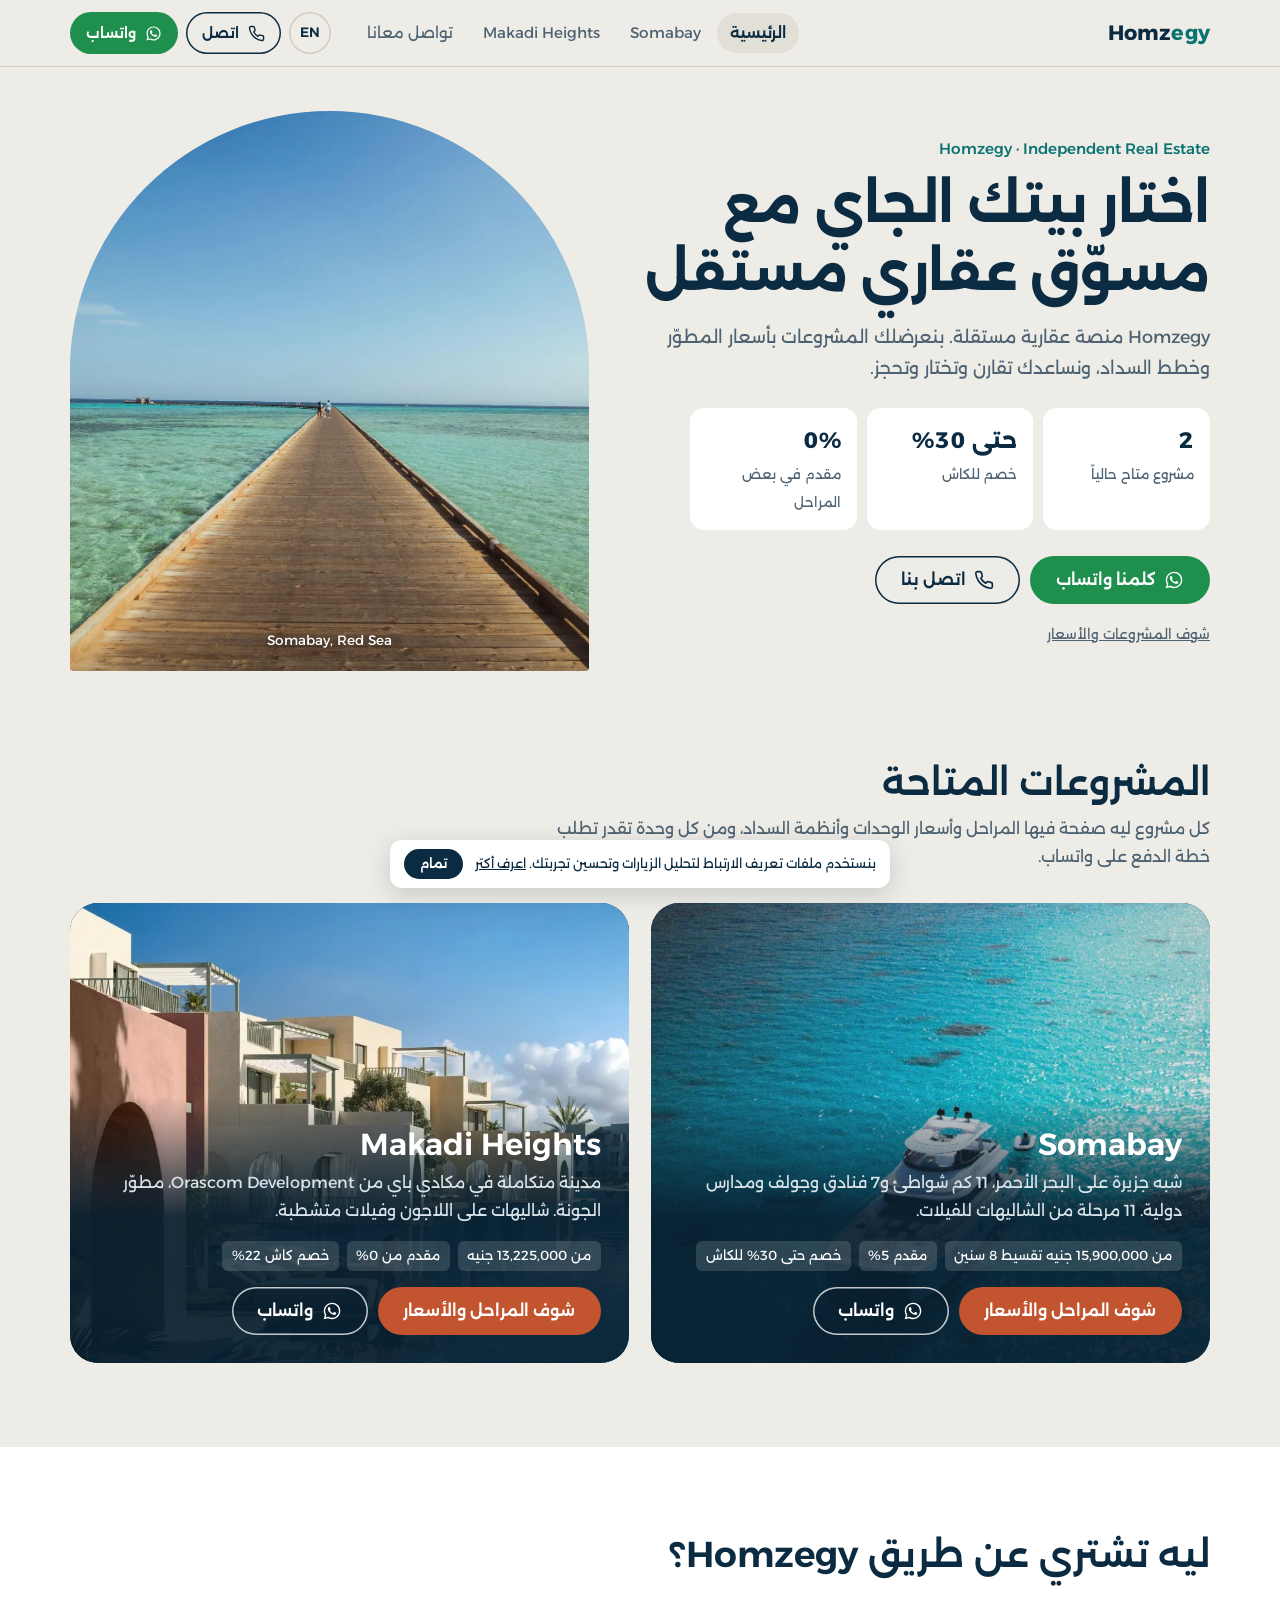
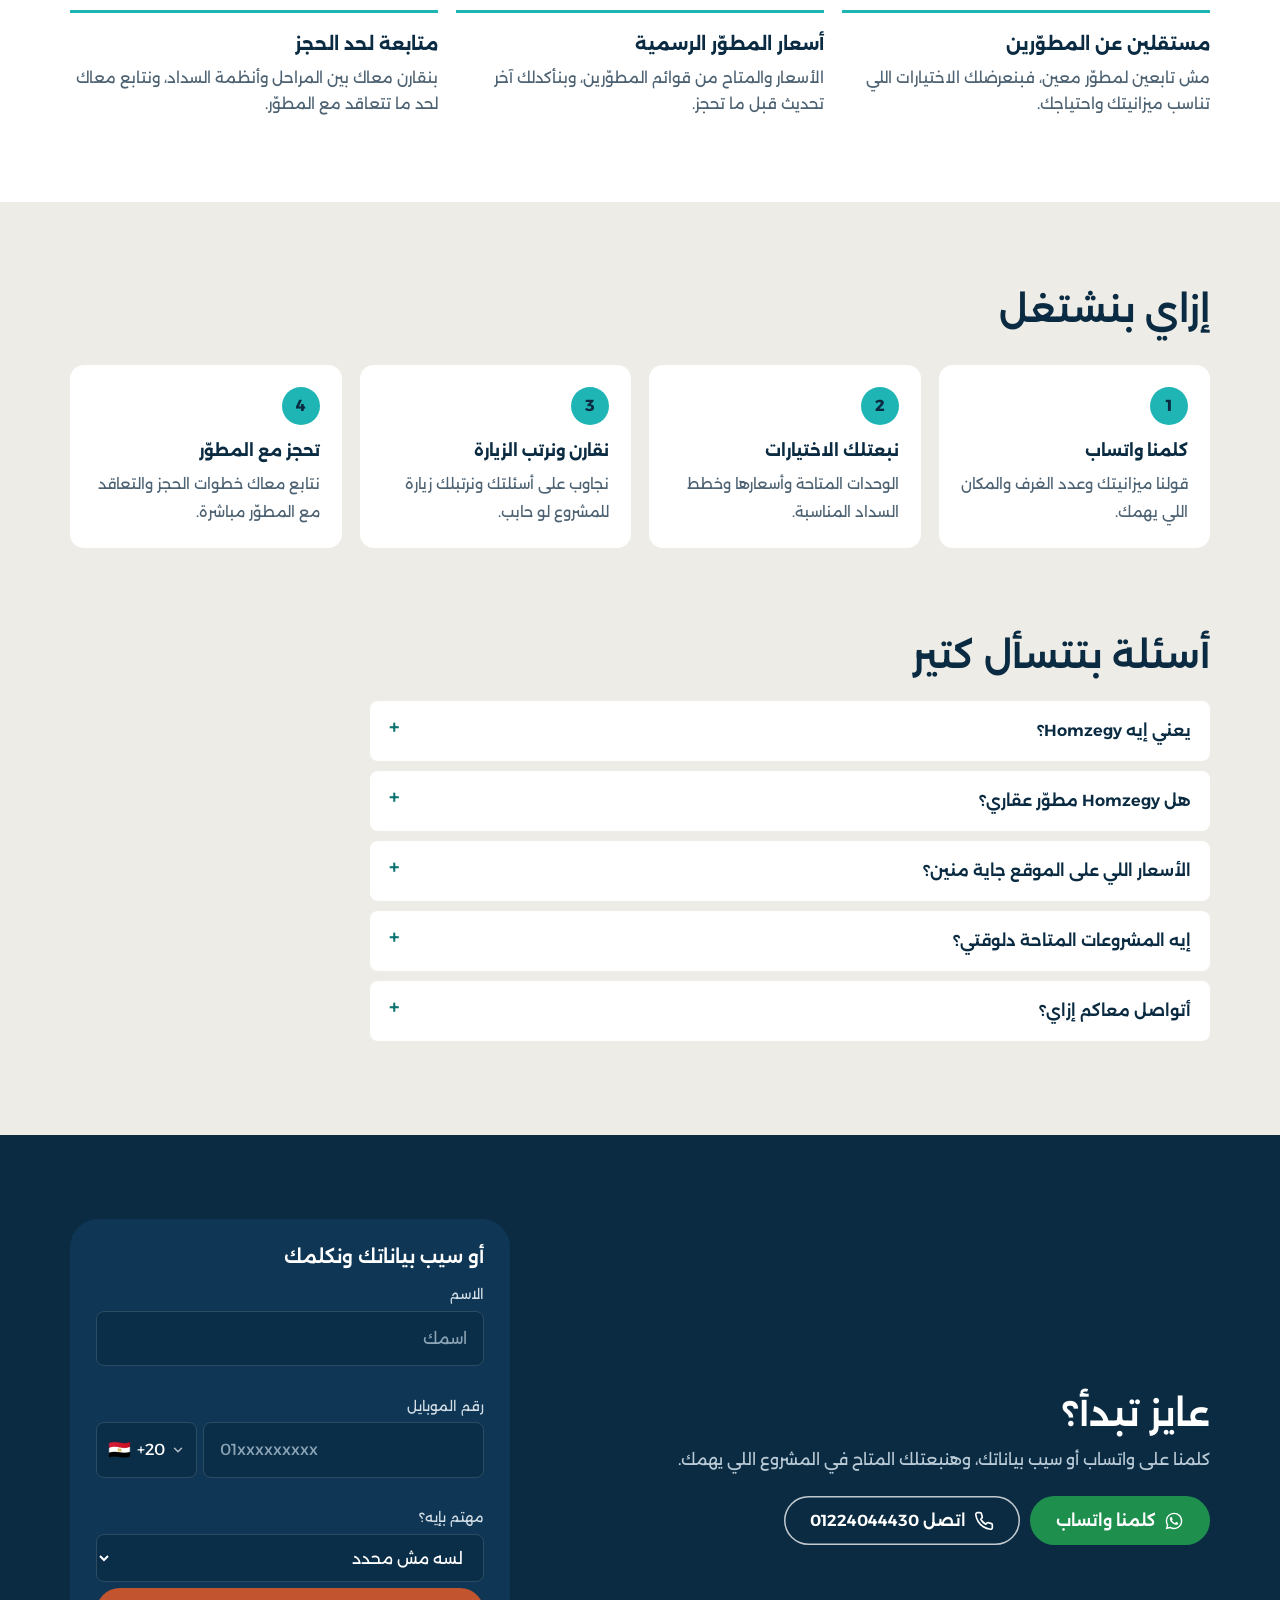
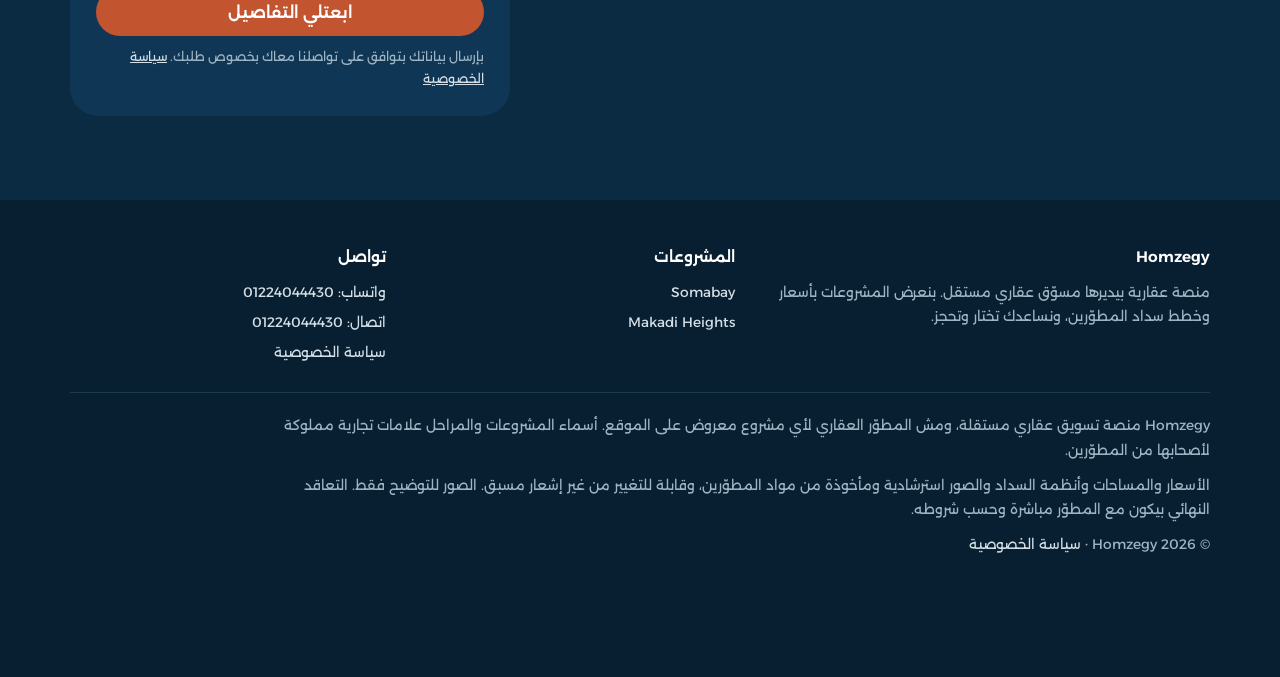
==== commit 2e38e193: "Country code: searchable picker with all countries (localized AR/EN names via Intl, search by name/c" ====
--- a/index.html
+++ b/index.html
@@ -40,7 +40,7 @@
 <link rel="preconnect" href="https://fonts.gstatic.com" crossorigin>
 <link href="https://fonts.googleapis.com/css2?family=Alexandria:wght@300;400;500;600;700&display=swap" rel="stylesheet">
 <link rel="preload" as="image" href="assets/img/somabay/g-jetty.webp" fetchpriority="high">
-<link rel="stylesheet" href="assets/css/style.css?v=25">
+<link rel="stylesheet" href="assets/css/style.css?v=27">
 <script type="application/ld+json">{"@context": "https://schema.org", "@type": "RealEstateAgent", "@id": "https://homzegy.com/#org", "name": "Homzegy", "url": "https://homzegy.com/", "logo": "https://homzegy.com/assets/img/brand/apple-touch-icon.png", "image": "https://homzegy.com/assets/img/brand/og-home.jpg", "telephone": "+201224044430", "areaServed": {"@type": "Country", "name": "Egypt"}, "description": "منصة عقارية مستقلة في مصر بيديرها مسوّق عقاري مستقل، بتعرض مشروعات عقارية بأسعار وخطط سداد المطوّرين، منها حالياً Somabay وMakadi Heights.", "contactPoint": {"@type": "ContactPoint", "telephone": "+201224044430", "contactType": "sales", "availableLanguage": ["ar", "en"]}}</script>
 <script type="application/ld+json">{"@context": "https://schema.org", "@type": "WebSite", "name": "Homzegy", "url": "https://homzegy.com/", "inLanguage": "ar", "publisher": {"@id": "https://homzegy.com/#org"}}</script>
 <script type="application/ld+json">{"@context": "https://schema.org", "@type": "FAQPage", "mainEntity": [{"@type": "Question", "name": "يعني إيه Homzegy؟", "acceptedAnswer": {"@type": "Answer", "text": "Homzegy منصة عقارية بيديرها مسوّق عقاري مستقل. بنعرض مشروعات عقارية بأسعار وخطط سداد المطوّرين، ونساعدك تقارن وتختار وتحجز."}}, {"@type": "Question", "name": "هل Homzegy مطوّر عقاري؟", "acceptedAnswer": {"@type": "Answer", "text": "لا. Homzegy مش تابعة لأي مطوّر. التعاقد بيكون مع المطوّر مباشرة، وإحنا بنساعدك من أول السؤال لحد الحجز."}}, {"@type": "Question", "name": "الأسعار اللي على الموقع جاية منين؟", "acceptedAnswer": {"@type": "Answer", "text": "من قوائم أسعار المطوّرين الرسمية بتاريخ أكتوبر 2026. الأسعار بتتغير، فبنأكدلك آخر سعر ومتاح قبل الحجز."}}, {"@type": "Question", "name": "إيه المشروعات المتاحة دلوقتي؟", "acceptedAnswer": {"@type": "Answer", "text": "Somabay على البحر الأحمر بأسعار تبدأ من 15,900,000 جنيه تقسيط على 8 سنين بمقدم 5% وخصم يصل إلى 30% للكاش، وMakadi Heights من Orascom Development بأسعار تبدأ من 13,225,000 جنيه ومقدم يبدأ من 0%."}}, {"@type": "Question", "name": "أتواصل معاكم إزاي؟", "acceptedAnswer": {"@type": "Answer", "text": "على واتساب أو اتصال على 01224044430، أو سيب بياناتك في الفورم وهنكلمك."}}]}</script>
@@ -162,7 +162,7 @@
       <form data-lead-form data-loc="home" novalidate>
         <div class="fields">
           <div data-field><label for="f-name">الاسم</label><input id="f-name" name="name" autocomplete="name" required placeholder="اسمك"><div class="err" aria-live="polite"></div></div>
-          <div data-field><label for="f-phone">رقم الموبايل</label><div class="phone-in" dir="ltr"><select name="cc" aria-label="كود الدولة"><option value="+20">🇪🇬 +20</option><option value="+966">🇸🇦 +966</option><option value="+971">🇦🇪 +971</option><option value="+965">🇰🇼 +965</option><option value="+974">🇶🇦 +974</option><option value="+973">🇧🇭 +973</option><option value="+968">🇴🇲 +968</option><option value="+962">🇯🇴 +962</option><option value="+961">🇱🇧 +961</option><option value="+44">🇬🇧 +44</option><option value="+49">🇩🇪 +49</option><option value="+39">🇮🇹 +39</option><option value="+33">🇫🇷 +33</option><option value="+31">🇳🇱 +31</option><option value="+41">🇨🇭 +41</option><option value="+43">🇦🇹 +43</option><option value="+32">🇧🇪 +32</option><option value="+48">🇵🇱 +48</option><option value="+420">🇨🇿 +420</option><option value="+46">🇸🇪 +46</option><option value="+7">🇷🇺 +7</option><option value="+380">🇺🇦 +380</option><option value="+1">🇺🇸 +1</option></select><input id="f-phone" name="phone" type="tel" inputmode="tel" autocomplete="tel-national" required placeholder="01xxxxxxxxx"></div><div class="err" aria-live="polite"></div></div>
+          <div data-field><label for="f-phone">رقم الموبايل</label><div class="phone-in" dir="ltr"><div class="cc" data-cc><button type="button" class="cc-btn" aria-haspopup="listbox" aria-expanded="false" aria-label="كود الدولة"><span class="cc-flag">🇪🇬</span><span class="cc-dial">+20</span><svg viewBox="0 0 24 24" aria-hidden="true" fill="none" stroke="currentColor" stroke-width="2.4" stroke-linecap="round" stroke-linejoin="round"><path d="m6 9 6 6 6-6"/></svg></button><input type="hidden" name="cc" value="+20"><div class="cc-pop" hidden><input class="cc-q" type="search" autocomplete="off" placeholder="ابحث باسم الدولة أو الكود" aria-label="ابحث باسم الدولة أو الكود" dir="auto"><ul class="cc-list" role="listbox" aria-label="كود الدولة"></ul></div></div><input id="f-phone" name="phone" type="tel" inputmode="tel" autocomplete="tel-national" required placeholder="01xxxxxxxxx"></div><div class="err" aria-live="polite"></div></div>
           <div><label for="f-int">مهتم بإيه؟</label><select id="f-int" name="interest"><option value="">لسه مش محدد</option><option value="Somabay">Somabay</option><option value="Makadi Heights">Makadi Heights</option></select></div>
           <div class="hp" aria-hidden="true"><label for="f-web">Website</label><input id="f-web" name="website" tabindex="-1" autocomplete="off"></div>
         </div>
@@ -215,7 +215,7 @@
       <p class="wag-sub">اكتب اسمك ورقمك وهنحوّلك على واتساب فورًا.</p>
       <div class="fields">
         <div data-field><label for="g-name">الاسم</label><input id="g-name" name="name" autocomplete="name" required placeholder="اسمك"><div class="err" aria-live="polite"></div></div>
-        <div data-field><label for="g-phone">رقم الموبايل</label><div class="phone-in" dir="ltr"><select name="cc" aria-label="كود الدولة"><option value="+20">🇪🇬 +20</option><option value="+966">🇸🇦 +966</option><option value="+971">🇦🇪 +971</option><option value="+965">🇰🇼 +965</option><option value="+974">🇶🇦 +974</option><option value="+973">🇧🇭 +973</option><option value="+968">🇴🇲 +968</option><option value="+962">🇯🇴 +962</option><option value="+961">🇱🇧 +961</option><option value="+44">🇬🇧 +44</option><option value="+49">🇩🇪 +49</option><option value="+39">🇮🇹 +39</option><option value="+33">🇫🇷 +33</option><option value="+31">🇳🇱 +31</option><option value="+41">🇨🇭 +41</option><option value="+43">🇦🇹 +43</option><option value="+32">🇧🇪 +32</option><option value="+48">🇵🇱 +48</option><option value="+420">🇨🇿 +420</option><option value="+46">🇸🇪 +46</option><option value="+7">🇷🇺 +7</option><option value="+380">🇺🇦 +380</option><option value="+1">🇺🇸 +1</option></select><input id="g-phone" name="phone" type="tel" inputmode="tel" autocomplete="tel-national" required placeholder="01xxxxxxxxx"></div><div class="err" aria-live="polite"></div></div>
+        <div data-field><label for="g-phone">رقم الموبايل</label><div class="phone-in" dir="ltr"><div class="cc" data-cc><button type="button" class="cc-btn" aria-haspopup="listbox" aria-expanded="false" aria-label="كود الدولة"><span class="cc-flag">🇪🇬</span><span class="cc-dial">+20</span><svg viewBox="0 0 24 24" aria-hidden="true" fill="none" stroke="currentColor" stroke-width="2.4" stroke-linecap="round" stroke-linejoin="round"><path d="m6 9 6 6 6-6"/></svg></button><input type="hidden" name="cc" value="+20"><div class="cc-pop" hidden><input class="cc-q" type="search" autocomplete="off" placeholder="ابحث باسم الدولة أو الكود" aria-label="ابحث باسم الدولة أو الكود" dir="auto"><ul class="cc-list" role="listbox" aria-label="كود الدولة"></ul></div></div><input id="g-phone" name="phone" type="tel" inputmode="tel" autocomplete="tel-national" required placeholder="01xxxxxxxxx"></div><div class="err" aria-live="polite"></div></div>
         <div data-field data-email hidden><label for="g-email">الإيميل <small>(اختياري)</small></label><input id="g-email" name="email" type="email" inputmode="email" autocomplete="email" dir="ltr" placeholder="name@email.com"><div class="err" aria-live="polite"></div></div>
         <div class="hp" aria-hidden="true"><label for="g-web">Website</label><input id="g-web" name="website" tabindex="-1" autocomplete="off"></div>
       </div>
@@ -230,6 +230,6 @@
   <span>بنستخدم ملفات تعريف الارتباط لتحليل الزيارات وتحسين تجربتك. <a href="privacy-policy/">اعرف أكتر</a></span>
   <button type="button" class="ck-no" data-ck-no hidden>رفض</button><button type="button" data-ck-ok>تمام</button>
 </div>
-<script src="assets/js/main.js?v=25" defer></script>
+<script src="assets/js/main.js?v=27" defer></script>
 </body>
 </html>
--- a/assets/css/style.css
+++ b/assets/css/style.css
@@ -529,3 +529,36 @@
   .tcard .cta-row{grid-template-columns:1fr}
   .tcard .cta-row .btn{font-size:.82rem;padding:.55rem .6rem}
 }
+/* mobile type cards: square rounded thumbnail inside the card (option 3) */
+@media (max-width:640px){
+  .tcard{grid-template-columns:auto minmax(0,1fr);align-items:start;padding:12px;gap:12px}
+  .tcard .ph{width:96px;height:96px;min-height:0;aspect-ratio:1/1;border-radius:14px}
+  .tcard .ph img{object-fit:cover}
+  .tcard .body{padding:0}
+  .tcard:nth-child(1) .ph img{object-position:40% 50%}
+  .tcard:nth-child(2) .ph img{object-position:38% 50%}
+  .tcard:nth-child(3) .ph img{object-position:40% 45%}
+  .tcard:nth-child(4) .ph img{object-position:55% 50%}
+}
+
+/* ---------- searchable country-code picker ---------- */
+.cc{position:relative;flex:0 0 auto}
+.cc-btn{height:100%;min-height:48px;display:inline-flex;align-items:center;gap:6px;font:inherit;font-size:1rem;padding:0 .7rem;border-radius:var(--r-sm);border:1.5px solid #2C4C63;background:#0B2E48;color:#fff;cursor:pointer;white-space:nowrap}
+.cc-btn svg{width:14px;height:14px;opacity:.7}
+.cc-btn:focus-visible{outline:none;border-color:var(--teal)}
+.cc-flag{font-size:1.15rem;line-height:1}
+.wag .cc-btn{background:#fff;color:var(--ink);border-color:var(--line)}
+.cc-pop{position:absolute;top:calc(100% + 6px);left:0;z-index:90;width:min(320px,calc(100vw - 48px));background:#fff;color:var(--ink);border-radius:14px;box-shadow:0 14px 40px rgba(7,31,48,.28);padding:8px;direction:ltr}
+.cc-q{width:100%;font:inherit;font-size:.95rem;padding:.6rem .8rem!important;border:1.5px solid var(--line)!important;border-radius:10px;background:#fff!important;color:var(--ink)!important;margin-bottom:6px}
+.cc-q:focus{border-color:var(--teal)!important;outline:none}
+.cc-list{list-style:none;margin:0;padding:0;max-height:260px;overflow:auto;overscroll-behavior:contain}
+.cc-list li{display:flex;align-items:center;gap:10px;padding:.5rem .6rem;border-radius:8px;cursor:pointer;font-size:.92rem}
+.cc-list li:hover,.cc-list li.on{background:var(--sand-2)}
+.cc-list li .f{font-size:1.15rem;width:1.4em;text-align:center}
+.cc-list li .n{flex:1;min-width:0;overflow:hidden;text-overflow:ellipsis;white-space:nowrap}
+[dir=rtl] .cc-list li .n{direction:rtl;text-align:right}
+.cc-list li .d{color:var(--muted);font-variant-numeric:tabular-nums}
+.cc-list li.sep{height:1px;padding:0;margin:4px 0;background:var(--line-2);cursor:default}
+.cc-list li.none{color:var(--muted);cursor:default}
+.phone-in{align-items:stretch}
+@media (max-width:640px){ .cc-list{max-height:38vh} }
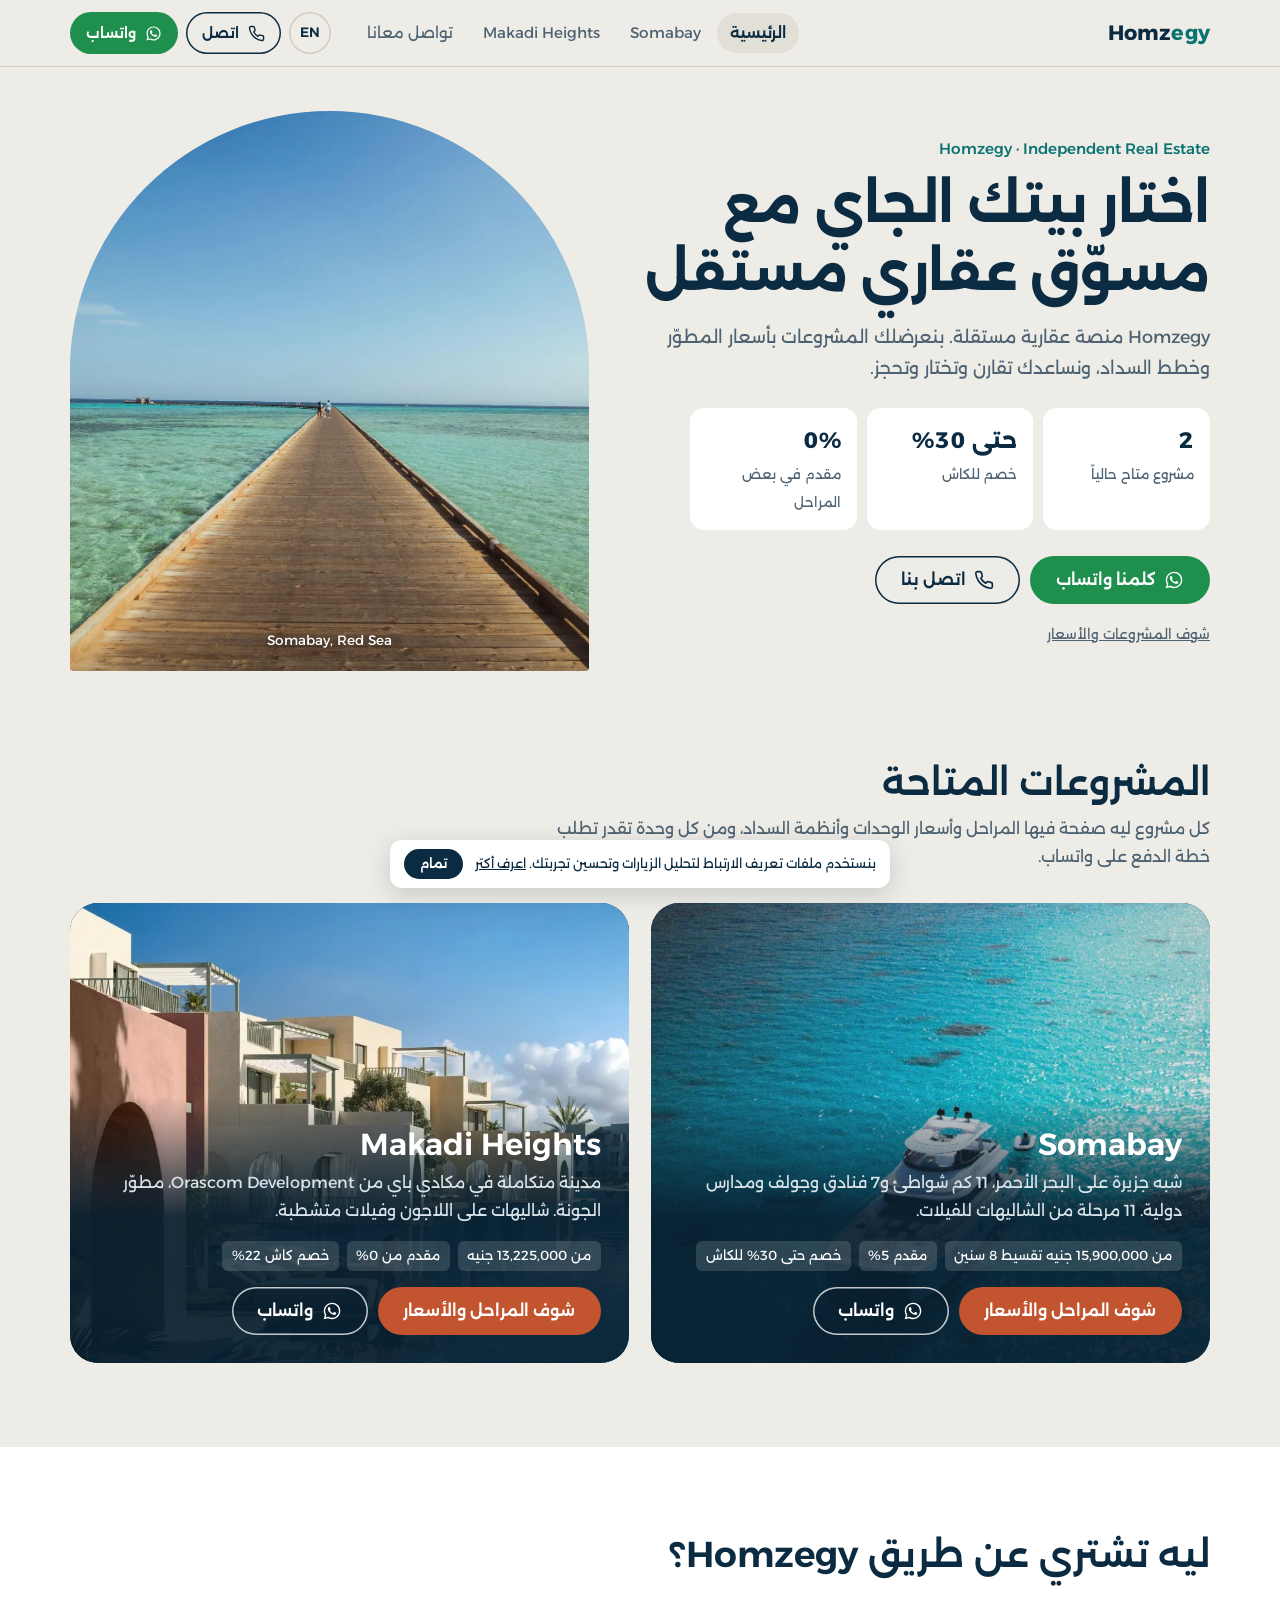
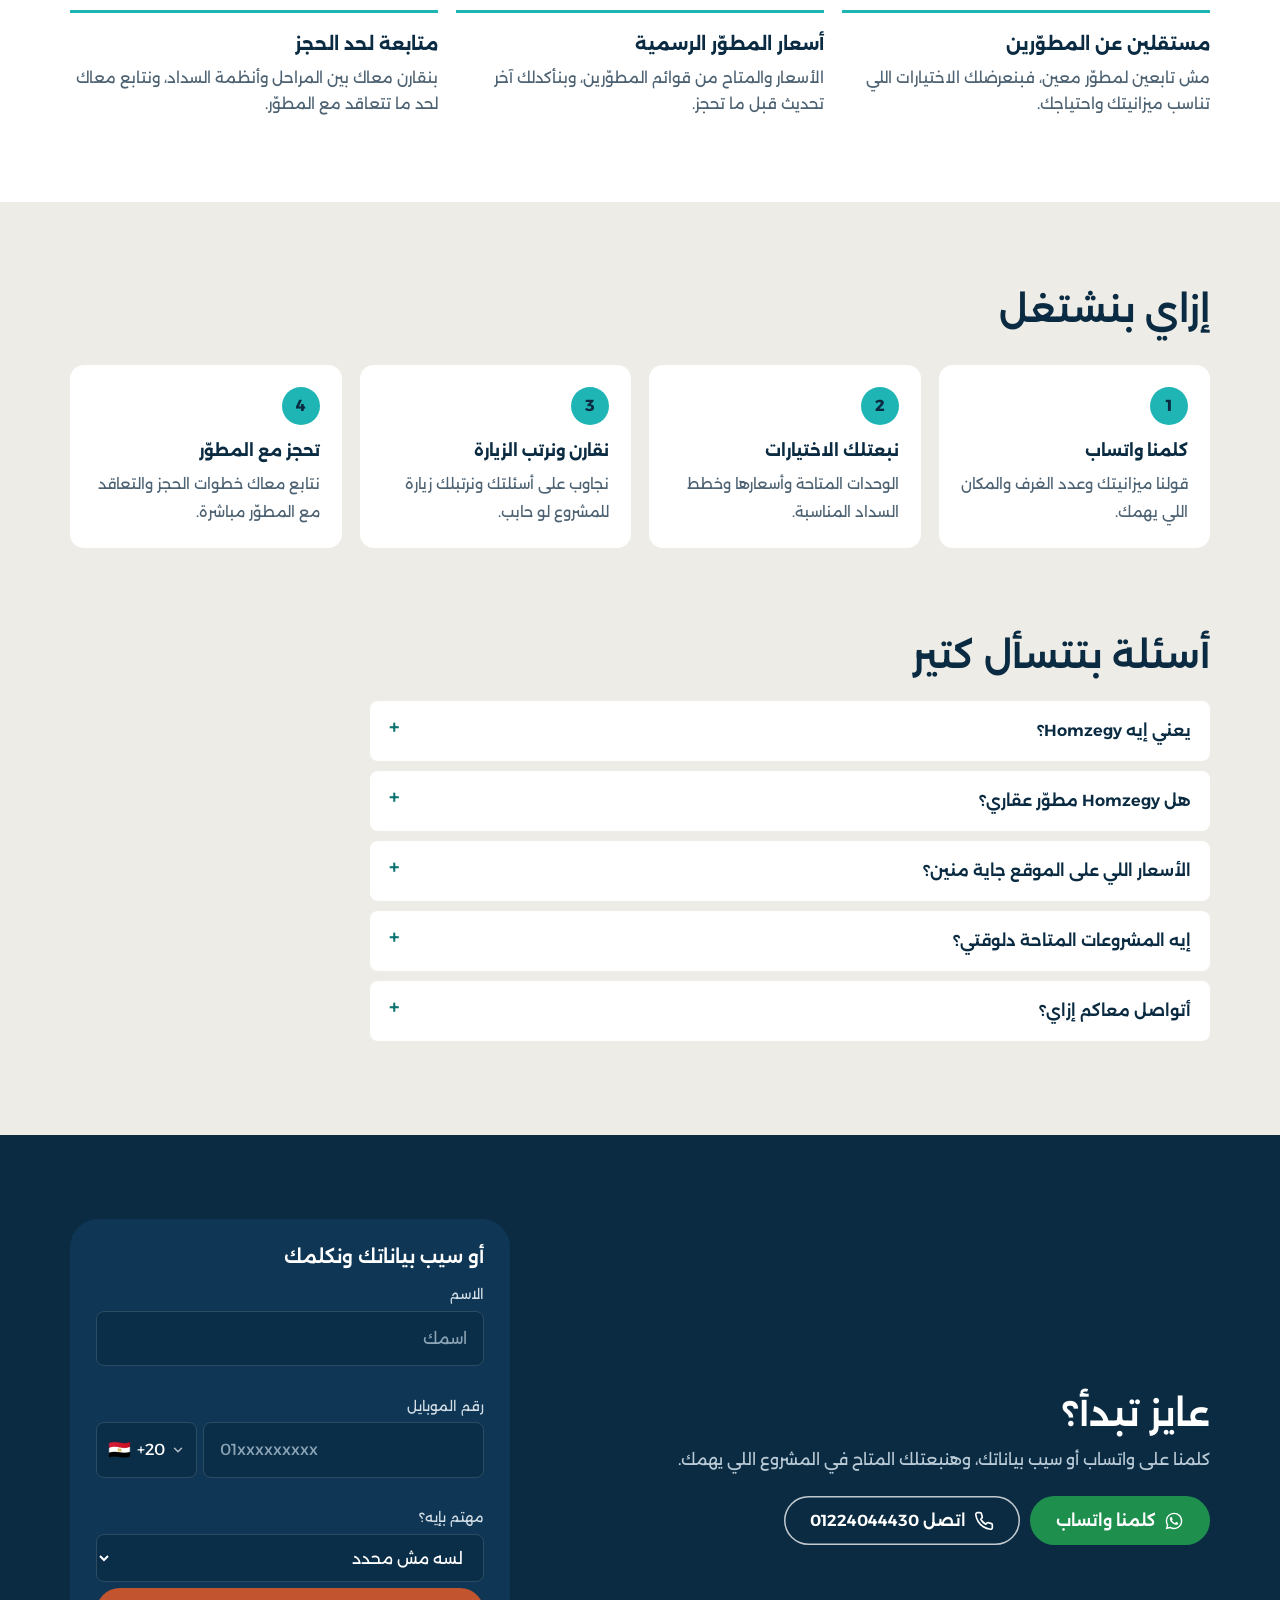
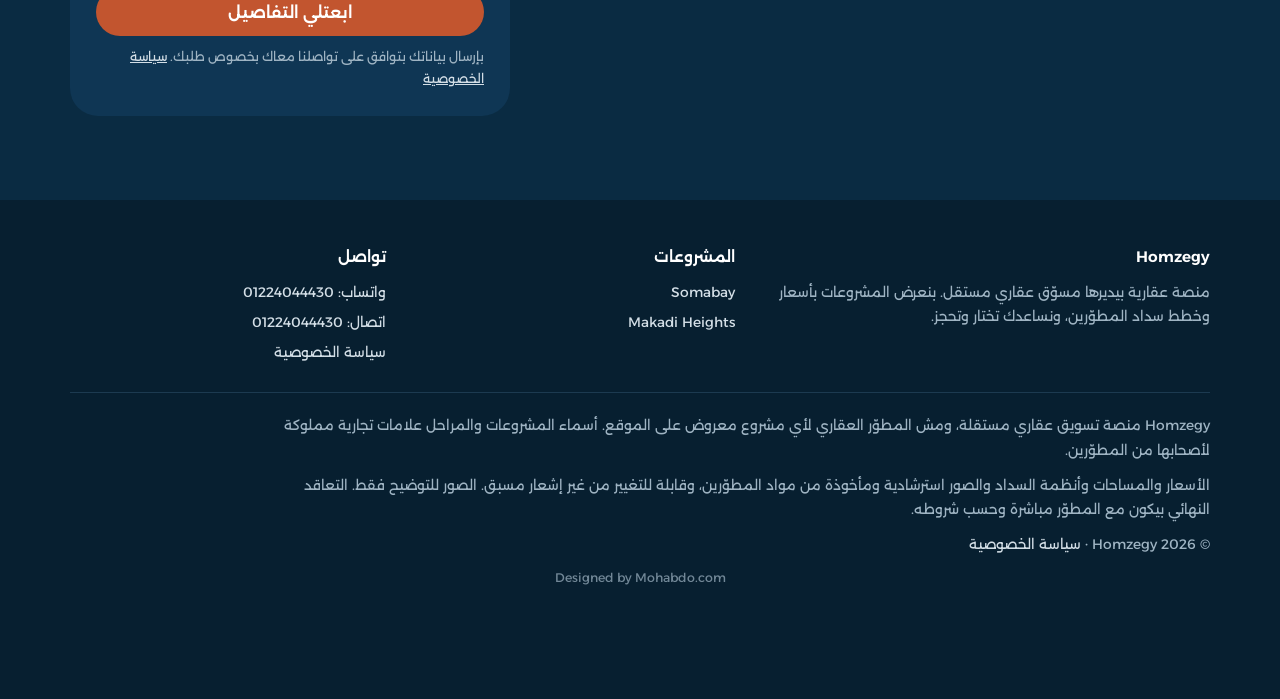
==== commit c6d2eeec: "Footer credit: Designed by Mohabdo.com (all pages, AR + EN) Co-Authored-By: Claude Opus 5.5 <noreply" ====
--- a/index.html
+++ b/index.html
@@ -40,7 +40,7 @@
 <link rel="preconnect" href="https://fonts.gstatic.com" crossorigin>
 <link href="https://fonts.googleapis.com/css2?family=Alexandria:wght@300;400;500;600;700&display=swap" rel="stylesheet">
 <link rel="preload" as="image" href="assets/img/somabay/g-jetty.webp" fetchpriority="high">
-<link rel="stylesheet" href="assets/css/style.css?v=27">
+<link rel="stylesheet" href="assets/css/style.css?v=31">
 <script type="application/ld+json">{"@context": "https://schema.org", "@type": "RealEstateAgent", "@id": "https://homzegy.com/#org", "name": "Homzegy", "url": "https://homzegy.com/", "logo": "https://homzegy.com/assets/img/brand/apple-touch-icon.png", "image": "https://homzegy.com/assets/img/brand/og-home.jpg", "telephone": "+201224044430", "areaServed": {"@type": "Country", "name": "Egypt"}, "description": "منصة عقارية مستقلة في مصر بيديرها مسوّق عقاري مستقل، بتعرض مشروعات عقارية بأسعار وخطط سداد المطوّرين، منها حالياً Somabay وMakadi Heights.", "contactPoint": {"@type": "ContactPoint", "telephone": "+201224044430", "contactType": "sales", "availableLanguage": ["ar", "en"]}}</script>
 <script type="application/ld+json">{"@context": "https://schema.org", "@type": "WebSite", "name": "Homzegy", "url": "https://homzegy.com/", "inLanguage": "ar", "publisher": {"@id": "https://homzegy.com/#org"}}</script>
 <script type="application/ld+json">{"@context": "https://schema.org", "@type": "FAQPage", "mainEntity": [{"@type": "Question", "name": "يعني إيه Homzegy؟", "acceptedAnswer": {"@type": "Answer", "text": "Homzegy منصة عقارية بيديرها مسوّق عقاري مستقل. بنعرض مشروعات عقارية بأسعار وخطط سداد المطوّرين، ونساعدك تقارن وتختار وتحجز."}}, {"@type": "Question", "name": "هل Homzegy مطوّر عقاري؟", "acceptedAnswer": {"@type": "Answer", "text": "لا. Homzegy مش تابعة لأي مطوّر. التعاقد بيكون مع المطوّر مباشرة، وإحنا بنساعدك من أول السؤال لحد الحجز."}}, {"@type": "Question", "name": "الأسعار اللي على الموقع جاية منين؟", "acceptedAnswer": {"@type": "Answer", "text": "من قوائم أسعار المطوّرين الرسمية بتاريخ أكتوبر 2026. الأسعار بتتغير، فبنأكدلك آخر سعر ومتاح قبل الحجز."}}, {"@type": "Question", "name": "إيه المشروعات المتاحة دلوقتي؟", "acceptedAnswer": {"@type": "Answer", "text": "Somabay على البحر الأحمر بأسعار تبدأ من 15,900,000 جنيه تقسيط على 8 سنين بمقدم 5% وخصم يصل إلى 30% للكاش، وMakadi Heights من Orascom Development بأسعار تبدأ من 13,225,000 جنيه ومقدم يبدأ من 0%."}}, {"@type": "Question", "name": "أتواصل معاكم إزاي؟", "acceptedAnswer": {"@type": "Answer", "text": "على واتساب أو اتصال على 01224044430، أو سيب بياناتك في الفورم وهنكلمك."}}]}</script>
@@ -197,6 +197,7 @@
       <p>Homzegy منصة تسويق عقاري مستقلة، ومش المطوّر العقاري لأي مشروع معروض على الموقع. أسماء المشروعات والمراحل علامات تجارية مملوكة لأصحابها من المطوّرين.</p>
       <p>الأسعار والمساحات وأنظمة السداد والصور استرشادية ومأخوذة من مواد المطوّرين، وقابلة للتغيير من غير إشعار مسبق. الصور للتوضيح فقط. التعاقد النهائي بيكون مع المطوّر مباشرة وحسب شروطه.</p>
       <p>© <span data-year>2026</span> Homzegy · <a href="privacy-policy/">سياسة الخصوصية</a></p>
+      <p class="credit" dir="ltr">Designed by <a href="https://mohabdo.com" target="_blank" rel="noopener">Mohabdo.com</a></p>
     </div>
   </div>
 </footer>
@@ -230,6 +231,6 @@
   <span>بنستخدم ملفات تعريف الارتباط لتحليل الزيارات وتحسين تجربتك. <a href="privacy-policy/">اعرف أكتر</a></span>
   <button type="button" class="ck-no" data-ck-no hidden>رفض</button><button type="button" data-ck-ok>تمام</button>
 </div>
-<script src="assets/js/main.js?v=27" defer></script>
+<script src="assets/js/main.js?v=31" defer></script>
 </body>
 </html>
--- a/assets/css/style.css
+++ b/assets/css/style.css
@@ -562,3 +562,5 @@
 .cc-list li.none{color:var(--muted);cursor:default}
 .phone-in{align-items:stretch}
 @media (max-width:640px){ .cc-list{max-height:38vh} }
+footer .legal-note .credit{font-size:.78rem;opacity:.7;text-align:center;margin:.4rem auto 0}
+footer .legal-note .credit a{color:inherit}
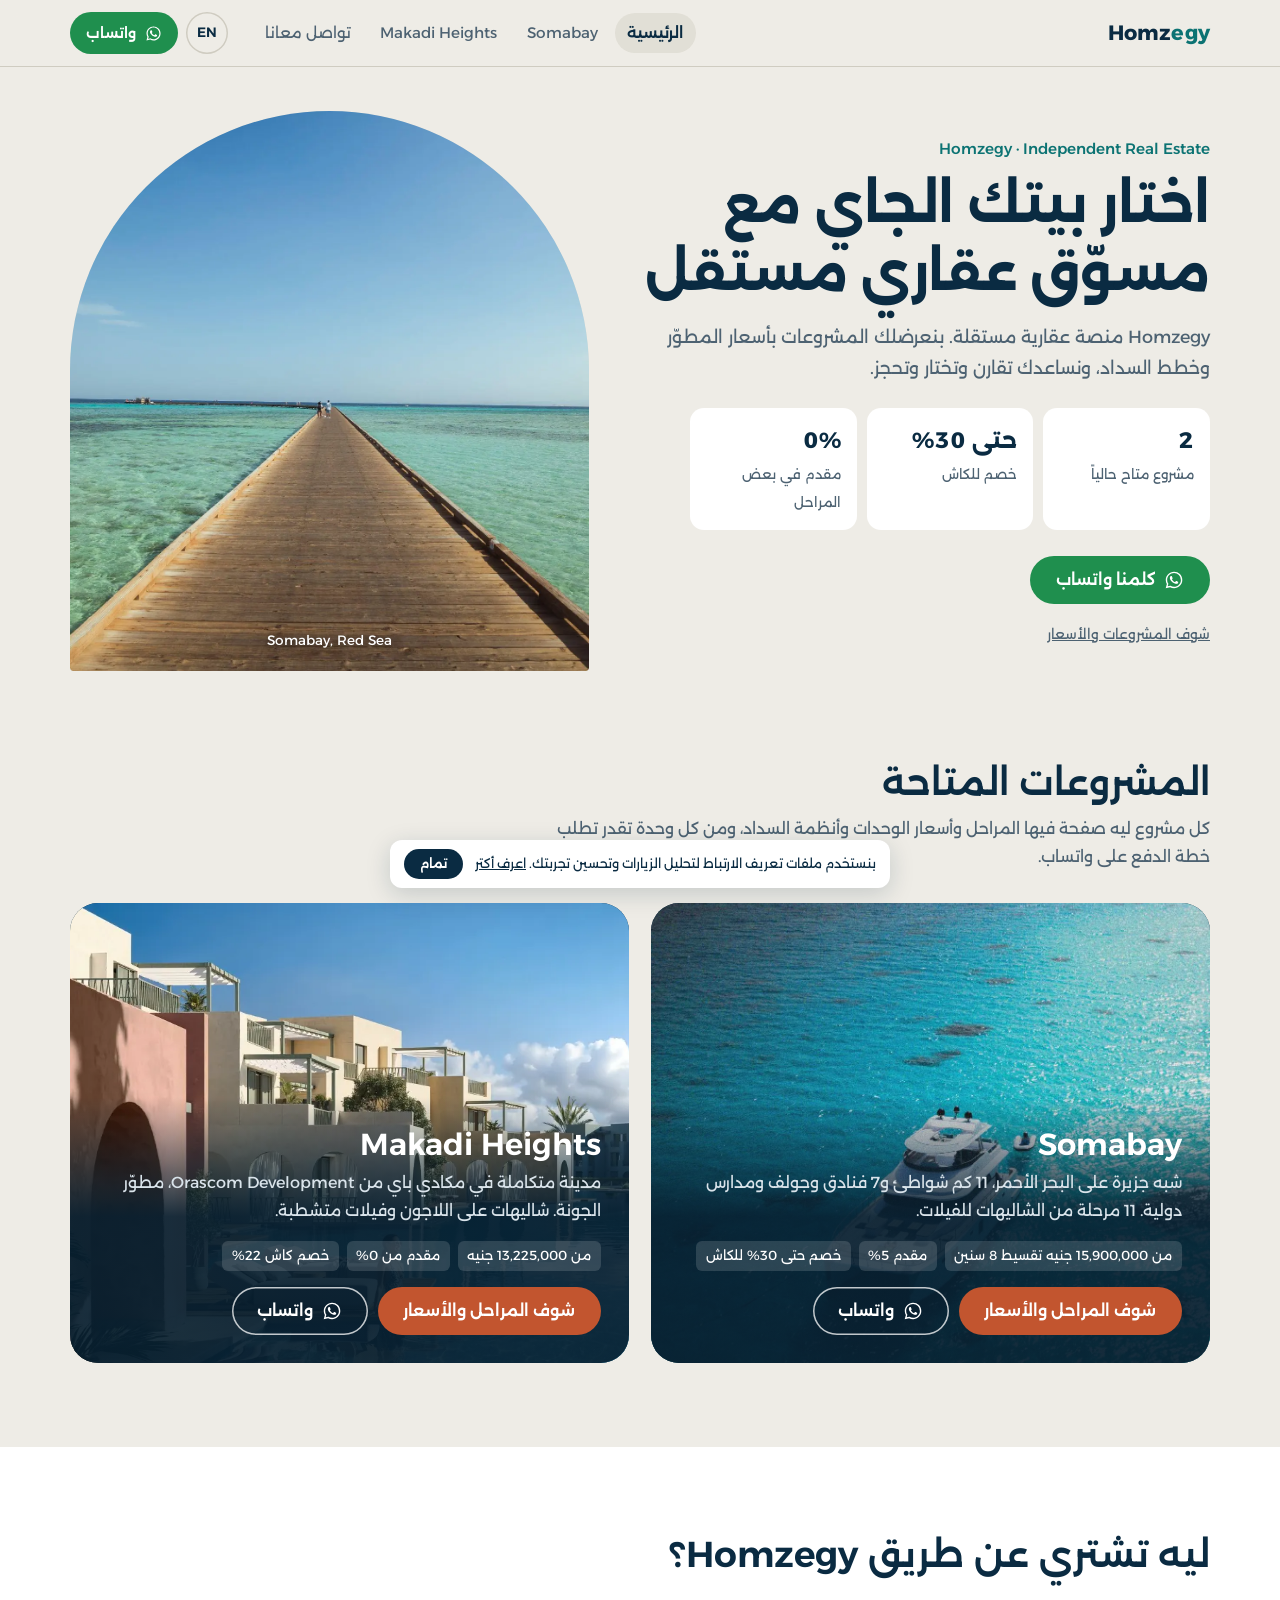
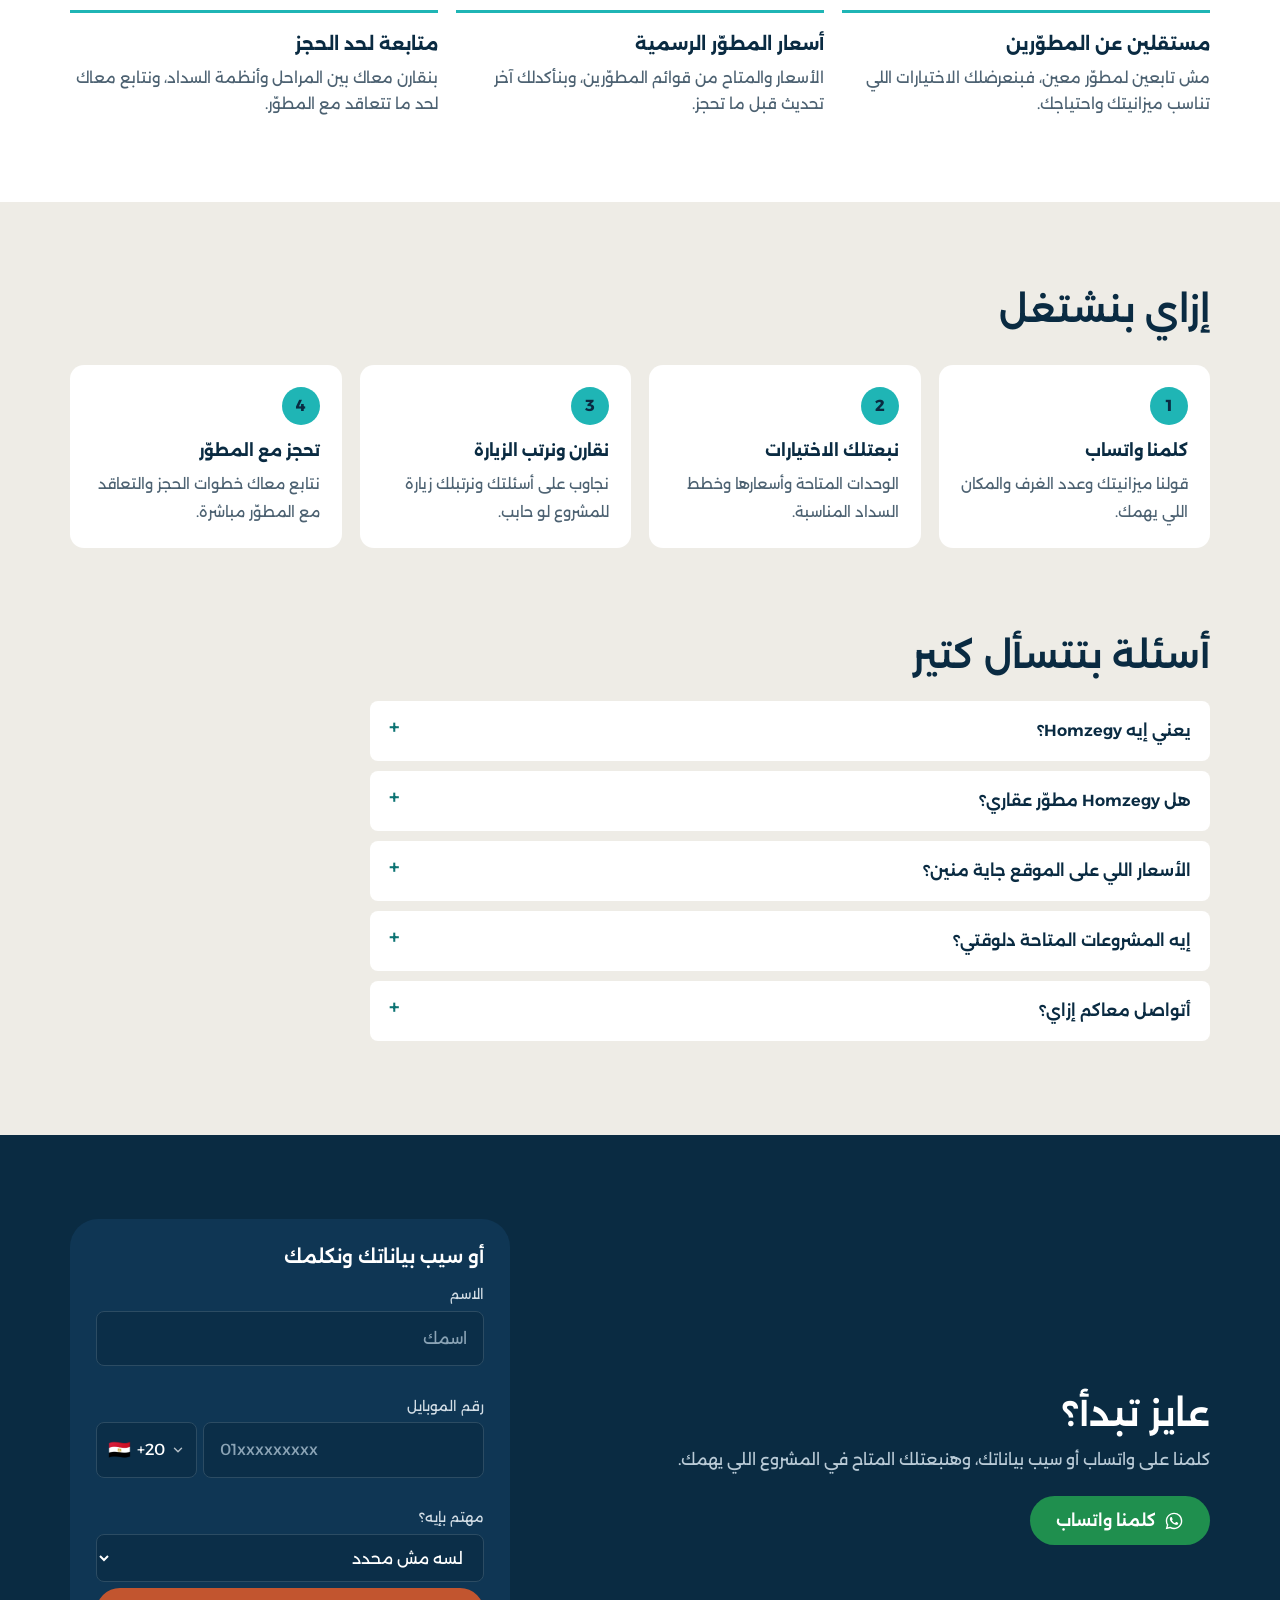
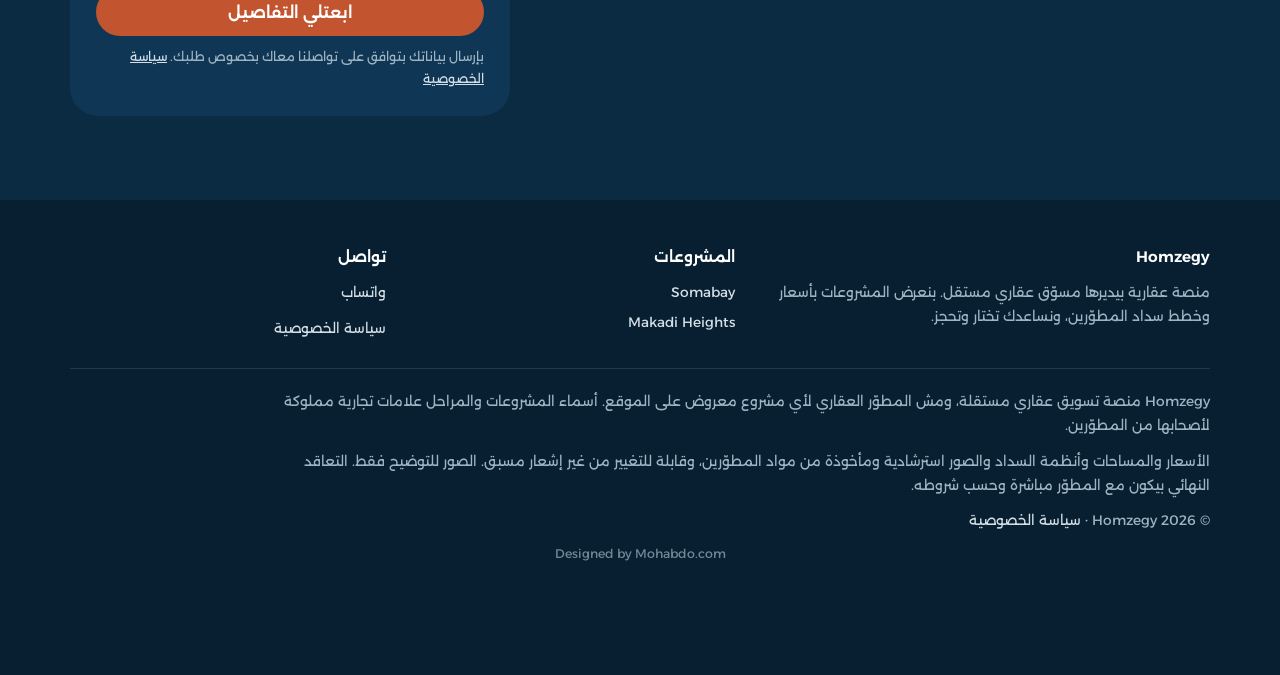
==== commit 68720c73: "Remove client phone numbers (empty for now: call buttons hidden, WhatsApp gate still saves leads wit" ====
--- a/index.html
+++ b/index.html
@@ -40,10 +40,10 @@
 <link rel="preconnect" href="https://fonts.gstatic.com" crossorigin>
 <link href="https://fonts.googleapis.com/css2?family=Alexandria:wght@300;400;500;600;700&display=swap" rel="stylesheet">
 <link rel="preload" as="image" href="assets/img/somabay/g-jetty.webp" fetchpriority="high">
-<link rel="stylesheet" href="assets/css/style.css?v=31">
-<script type="application/ld+json">{"@context": "https://schema.org", "@type": "RealEstateAgent", "@id": "https://homzegy.com/#org", "name": "Homzegy", "url": "https://homzegy.com/", "logo": "https://homzegy.com/assets/img/brand/apple-touch-icon.png", "image": "https://homzegy.com/assets/img/brand/og-home.jpg", "telephone": "+201224044430", "areaServed": {"@type": "Country", "name": "Egypt"}, "description": "منصة عقارية مستقلة في مصر بيديرها مسوّق عقاري مستقل، بتعرض مشروعات عقارية بأسعار وخطط سداد المطوّرين، منها حالياً Somabay وMakadi Heights.", "contactPoint": {"@type": "ContactPoint", "telephone": "+201224044430", "contactType": "sales", "availableLanguage": ["ar", "en"]}}</script>
+<link rel="stylesheet" href="assets/css/style.css?v=32">
+<script type="application/ld+json">{"@context": "https://schema.org", "@type": "RealEstateAgent", "@id": "https://homzegy.com/#org", "name": "Homzegy", "url": "https://homzegy.com/", "logo": "https://homzegy.com/assets/img/brand/apple-touch-icon.png", "image": "https://homzegy.com/assets/img/brand/og-home.jpg", "areaServed": {"@type": "Country", "name": "Egypt"}, "description": "منصة عقارية مستقلة في مصر بيديرها مسوّق عقاري مستقل، بتعرض مشروعات عقارية بأسعار وخطط سداد المطوّرين، منها حالياً Somabay وMakadi Heights.", "contactPoint": {"@type": "ContactPoint", "contactType": "sales", "availableLanguage": ["ar", "en"]}}</script>
 <script type="application/ld+json">{"@context": "https://schema.org", "@type": "WebSite", "name": "Homzegy", "url": "https://homzegy.com/", "inLanguage": "ar", "publisher": {"@id": "https://homzegy.com/#org"}}</script>
-<script type="application/ld+json">{"@context": "https://schema.org", "@type": "FAQPage", "mainEntity": [{"@type": "Question", "name": "يعني إيه Homzegy؟", "acceptedAnswer": {"@type": "Answer", "text": "Homzegy منصة عقارية بيديرها مسوّق عقاري مستقل. بنعرض مشروعات عقارية بأسعار وخطط سداد المطوّرين، ونساعدك تقارن وتختار وتحجز."}}, {"@type": "Question", "name": "هل Homzegy مطوّر عقاري؟", "acceptedAnswer": {"@type": "Answer", "text": "لا. Homzegy مش تابعة لأي مطوّر. التعاقد بيكون مع المطوّر مباشرة، وإحنا بنساعدك من أول السؤال لحد الحجز."}}, {"@type": "Question", "name": "الأسعار اللي على الموقع جاية منين؟", "acceptedAnswer": {"@type": "Answer", "text": "من قوائم أسعار المطوّرين الرسمية بتاريخ أكتوبر 2026. الأسعار بتتغير، فبنأكدلك آخر سعر ومتاح قبل الحجز."}}, {"@type": "Question", "name": "إيه المشروعات المتاحة دلوقتي؟", "acceptedAnswer": {"@type": "Answer", "text": "Somabay على البحر الأحمر بأسعار تبدأ من 15,900,000 جنيه تقسيط على 8 سنين بمقدم 5% وخصم يصل إلى 30% للكاش، وMakadi Heights من Orascom Development بأسعار تبدأ من 13,225,000 جنيه ومقدم يبدأ من 0%."}}, {"@type": "Question", "name": "أتواصل معاكم إزاي؟", "acceptedAnswer": {"@type": "Answer", "text": "على واتساب أو اتصال على 01224044430، أو سيب بياناتك في الفورم وهنكلمك."}}]}</script>
+<script type="application/ld+json">{"@context": "https://schema.org", "@type": "FAQPage", "mainEntity": [{"@type": "Question", "name": "يعني إيه Homzegy؟", "acceptedAnswer": {"@type": "Answer", "text": "Homzegy منصة عقارية بيديرها مسوّق عقاري مستقل. بنعرض مشروعات عقارية بأسعار وخطط سداد المطوّرين، ونساعدك تقارن وتختار وتحجز."}}, {"@type": "Question", "name": "هل Homzegy مطوّر عقاري؟", "acceptedAnswer": {"@type": "Answer", "text": "لا. Homzegy مش تابعة لأي مطوّر. التعاقد بيكون مع المطوّر مباشرة، وإحنا بنساعدك من أول السؤال لحد الحجز."}}, {"@type": "Question", "name": "الأسعار اللي على الموقع جاية منين؟", "acceptedAnswer": {"@type": "Answer", "text": "من قوائم أسعار المطوّرين الرسمية بتاريخ أكتوبر 2026. الأسعار بتتغير، فبنأكدلك آخر سعر ومتاح قبل الحجز."}}, {"@type": "Question", "name": "إيه المشروعات المتاحة دلوقتي؟", "acceptedAnswer": {"@type": "Answer", "text": "Somabay على البحر الأحمر بأسعار تبدأ من 15,900,000 جنيه تقسيط على 8 سنين بمقدم 5% وخصم يصل إلى 30% للكاش، وMakadi Heights من Orascom Development بأسعار تبدأ من 13,225,000 جنيه ومقدم يبدأ من 0%."}}, {"@type": "Question", "name": "أتواصل معاكم إزاي؟", "acceptedAnswer": {"@type": "Answer", "text": "على واتساب أو بالاتصال من الزراير اللي في الصفحة، أو سيب بياناتك في الفورم وهنكلمك."}}]}</script>
 </head>
 <body data-project="Homzegy" data-page="home" data-wa-default="‏مرحباً، عايز أعرف المشروعات المتاحة.">
 <!-- Google Tag Manager (noscript) -->
@@ -57,8 +57,8 @@
     <nav class="nav" aria-label="القائمة الرئيسية"><a href="./" aria-current="page">الرئيسية</a><a href="somabay/" dir="ltr">Somabay</a><a href="makadi-heights/" dir="ltr">Makadi Heights</a><a href="#contact">تواصل معانا</a></nav>
     <div class="top-actions">
       <a class="lang-sw" href="/en/" hreflang="en" lang="en" data-lang-switch>EN</a>
-      <a class="btn btn-ghost btn-sm" href="tel:+201224044430" data-call data-loc="header"><svg viewBox="0 0 24 24" aria-hidden="true" fill="none" stroke="currentColor" stroke-width="2" stroke-linecap="round" stroke-linejoin="round"><path d="M22 16.92v3a2 2 0 0 1-2.18 2 19.8 19.8 0 0 1-8.63-3.07 19.5 19.5 0 0 1-6-6A19.8 19.8 0 0 1 2.12 4.18 2 2 0 0 1 4.11 2h3a2 2 0 0 1 2 1.72c.13.96.36 1.9.7 2.81a2 2 0 0 1-.45 2.11L8.09 9.91a16 16 0 0 0 6 6l1.27-1.27a2 2 0 0 1 2.11-.45c.91.34 1.85.57 2.81.7A2 2 0 0 1 22 16.92Z"/></svg><span>اتصل</span></a>
-      <a class="btn btn-wa btn-sm" href="https://wa.me/201224044430" data-wa data-loc="header"><svg viewBox="0 0 24 24" aria-hidden="true" fill="currentColor"><path d="M19.05 4.91A9.82 9.82 0 0 0 12.04 2C6.58 2 2.13 6.45 2.13 11.91c0 1.75.46 3.45 1.32 4.95L2.05 22l5.25-1.38a9.9 9.9 0 0 0 4.74 1.21c5.46 0 9.91-4.45 9.91-9.91 0-2.65-1.03-5.14-2.9-7.01Zm-7.01 15.24a8.2 8.2 0 0 1-4.19-1.15l-.3-.18-3.12.82.83-3.04-.2-.31a8.19 8.19 0 0 1-1.26-4.38c0-4.54 3.7-8.23 8.24-8.23 2.2 0 4.27.86 5.82 2.42a8.18 8.18 0 0 1 2.41 5.82c0 4.54-3.69 8.23-8.23 8.23Zm4.52-6.16c-.25-.12-1.47-.72-1.69-.81-.23-.08-.39-.12-.56.13-.17.25-.64.81-.78.97-.14.17-.29.19-.54.06-.25-.12-1.05-.39-1.99-1.23-.74-.66-1.23-1.47-1.38-1.72-.14-.25-.02-.38.11-.51.11-.11.25-.29.37-.43.13-.15.17-.25.25-.42.08-.17.04-.31-.02-.43-.06-.13-.56-1.34-.76-1.84-.2-.48-.41-.42-.56-.43h-.48c-.17 0-.43.06-.66.31-.22.25-.86.85-.86 2.07 0 1.22.89 2.4 1.01 2.56.12.17 1.75 2.67 4.23 3.74.59.26 1.05.41 1.41.52.59.19 1.13.16 1.56.1.48-.07 1.47-.6 1.67-1.18.21-.58.21-1.07.14-1.18-.06-.1-.22-.16-.47-.28Z"/></svg><span>واتساب</span></a>
+      <a class="btn btn-ghost btn-sm" href="tel:" data-call data-loc="header"><svg viewBox="0 0 24 24" aria-hidden="true" fill="none" stroke="currentColor" stroke-width="2" stroke-linecap="round" stroke-linejoin="round"><path d="M22 16.92v3a2 2 0 0 1-2.18 2 19.8 19.8 0 0 1-8.63-3.07 19.5 19.5 0 0 1-6-6A19.8 19.8 0 0 1 2.12 4.18 2 2 0 0 1 4.11 2h3a2 2 0 0 1 2 1.72c.13.96.36 1.9.7 2.81a2 2 0 0 1-.45 2.11L8.09 9.91a16 16 0 0 0 6 6l1.27-1.27a2 2 0 0 1 2.11-.45c.91.34 1.85.57 2.81.7A2 2 0 0 1 22 16.92Z"/></svg><span>اتصل</span></a>
+      <a class="btn btn-wa btn-sm" href="https://wa.me/" data-wa data-loc="header"><svg viewBox="0 0 24 24" aria-hidden="true" fill="currentColor"><path d="M19.05 4.91A9.82 9.82 0 0 0 12.04 2C6.58 2 2.13 6.45 2.13 11.91c0 1.75.46 3.45 1.32 4.95L2.05 22l5.25-1.38a9.9 9.9 0 0 0 4.74 1.21c5.46 0 9.91-4.45 9.91-9.91 0-2.65-1.03-5.14-2.9-7.01Zm-7.01 15.24a8.2 8.2 0 0 1-4.19-1.15l-.3-.18-3.12.82.83-3.04-.2-.31a8.19 8.19 0 0 1-1.26-4.38c0-4.54 3.7-8.23 8.24-8.23 2.2 0 4.27.86 5.82 2.42a8.18 8.18 0 0 1 2.41 5.82c0 4.54-3.69 8.23-8.23 8.23Zm4.52-6.16c-.25-.12-1.47-.72-1.69-.81-.23-.08-.39-.12-.56.13-.17.25-.64.81-.78.97-.14.17-.29.19-.54.06-.25-.12-1.05-.39-1.99-1.23-.74-.66-1.23-1.47-1.38-1.72-.14-.25-.02-.38.11-.51.11-.11.25-.29.37-.43.13-.15.17-.25.25-.42.08-.17.04-.31-.02-.43-.06-.13-.56-1.34-.76-1.84-.2-.48-.41-.42-.56-.43h-.48c-.17 0-.43.06-.66.31-.22.25-.86.85-.86 2.07 0 1.22.89 2.4 1.01 2.56.12.17 1.75 2.67 4.23 3.74.59.26 1.05.41 1.41.52.59.19 1.13.16 1.56.1.48-.07 1.47-.6 1.67-1.18.21-.58.21-1.07.14-1.18-.06-.1-.22-.16-.47-.28Z"/></svg><span>واتساب</span></a>
       <details class="menu"><summary aria-label="القائمة"><svg viewBox="0 0 24 24" aria-hidden="true" fill="none" stroke="currentColor" stroke-width="2" stroke-linecap="round"><path d="M4 7h16M4 12h16M4 17h16"/></svg></summary><nav class="menu-panel" aria-label="القائمة"><a href="./" aria-current="page">الرئيسية</a><a href="somabay/" dir="ltr">Somabay</a><a href="makadi-heights/" dir="ltr">Makadi Heights</a><a href="#contact">تواصل معانا</a><a href="privacy-policy/">سياسة الخصوصية</a></nav></details>
     </div>
   </div>
@@ -76,8 +76,8 @@
         <div><b class="num">0%</b><small>مقدم في بعض المراحل</small></div>
       </div>
       <div class="cta-row">
-        <a class="btn btn-wa" href="https://wa.me/201224044430" data-wa data-loc="hero"><svg viewBox="0 0 24 24" aria-hidden="true" fill="currentColor"><path d="M19.05 4.91A9.82 9.82 0 0 0 12.04 2C6.58 2 2.13 6.45 2.13 11.91c0 1.75.46 3.45 1.32 4.95L2.05 22l5.25-1.38a9.9 9.9 0 0 0 4.74 1.21c5.46 0 9.91-4.45 9.91-9.91 0-2.65-1.03-5.14-2.9-7.01Zm-7.01 15.24a8.2 8.2 0 0 1-4.19-1.15l-.3-.18-3.12.82.83-3.04-.2-.31a8.19 8.19 0 0 1-1.26-4.38c0-4.54 3.7-8.23 8.24-8.23 2.2 0 4.27.86 5.82 2.42a8.18 8.18 0 0 1 2.41 5.82c0 4.54-3.69 8.23-8.23 8.23Zm4.52-6.16c-.25-.12-1.47-.72-1.69-.81-.23-.08-.39-.12-.56.13-.17.25-.64.81-.78.97-.14.17-.29.19-.54.06-.25-.12-1.05-.39-1.99-1.23-.74-.66-1.23-1.47-1.38-1.72-.14-.25-.02-.38.11-.51.11-.11.25-.29.37-.43.13-.15.17-.25.25-.42.08-.17.04-.31-.02-.43-.06-.13-.56-1.34-.76-1.84-.2-.48-.41-.42-.56-.43h-.48c-.17 0-.43.06-.66.31-.22.25-.86.85-.86 2.07 0 1.22.89 2.4 1.01 2.56.12.17 1.75 2.67 4.23 3.74.59.26 1.05.41 1.41.52.59.19 1.13.16 1.56.1.48-.07 1.47-.6 1.67-1.18.21-.58.21-1.07.14-1.18-.06-.1-.22-.16-.47-.28Z"/></svg><span>كلمنا واتساب</span></a>
-        <a class="btn btn-ghost" href="tel:+201224044430" data-call data-loc="hero"><svg viewBox="0 0 24 24" aria-hidden="true" fill="none" stroke="currentColor" stroke-width="2" stroke-linecap="round" stroke-linejoin="round"><path d="M22 16.92v3a2 2 0 0 1-2.18 2 19.8 19.8 0 0 1-8.63-3.07 19.5 19.5 0 0 1-6-6A19.8 19.8 0 0 1 2.12 4.18 2 2 0 0 1 4.11 2h3a2 2 0 0 1 2 1.72c.13.96.36 1.9.7 2.81a2 2 0 0 1-.45 2.11L8.09 9.91a16 16 0 0 0 6 6l1.27-1.27a2 2 0 0 1 2.11-.45c.91.34 1.85.57 2.81.7A2 2 0 0 1 22 16.92Z"/></svg><span>اتصل بنا</span></a>
+        <a class="btn btn-wa" href="https://wa.me/" data-wa data-loc="hero"><svg viewBox="0 0 24 24" aria-hidden="true" fill="currentColor"><path d="M19.05 4.91A9.82 9.82 0 0 0 12.04 2C6.58 2 2.13 6.45 2.13 11.91c0 1.75.46 3.45 1.32 4.95L2.05 22l5.25-1.38a9.9 9.9 0 0 0 4.74 1.21c5.46 0 9.91-4.45 9.91-9.91 0-2.65-1.03-5.14-2.9-7.01Zm-7.01 15.24a8.2 8.2 0 0 1-4.19-1.15l-.3-.18-3.12.82.83-3.04-.2-.31a8.19 8.19 0 0 1-1.26-4.38c0-4.54 3.7-8.23 8.24-8.23 2.2 0 4.27.86 5.82 2.42a8.18 8.18 0 0 1 2.41 5.82c0 4.54-3.69 8.23-8.23 8.23Zm4.52-6.16c-.25-.12-1.47-.72-1.69-.81-.23-.08-.39-.12-.56.13-.17.25-.64.81-.78.97-.14.17-.29.19-.54.06-.25-.12-1.05-.39-1.99-1.23-.74-.66-1.23-1.47-1.38-1.72-.14-.25-.02-.38.11-.51.11-.11.25-.29.37-.43.13-.15.17-.25.25-.42.08-.17.04-.31-.02-.43-.06-.13-.56-1.34-.76-1.84-.2-.48-.41-.42-.56-.43h-.48c-.17 0-.43.06-.66.31-.22.25-.86.85-.86 2.07 0 1.22.89 2.4 1.01 2.56.12.17 1.75 2.67 4.23 3.74.59.26 1.05.41 1.41.52.59.19 1.13.16 1.56.1.48-.07 1.47-.6 1.67-1.18.21-.58.21-1.07.14-1.18-.06-.1-.22-.16-.47-.28Z"/></svg><span>كلمنا واتساب</span></a>
+        <a class="btn btn-ghost" href="tel:" data-call data-loc="hero"><svg viewBox="0 0 24 24" aria-hidden="true" fill="none" stroke="currentColor" stroke-width="2" stroke-linecap="round" stroke-linejoin="round"><path d="M22 16.92v3a2 2 0 0 1-2.18 2 19.8 19.8 0 0 1-8.63-3.07 19.5 19.5 0 0 1-6-6A19.8 19.8 0 0 1 2.12 4.18 2 2 0 0 1 4.11 2h3a2 2 0 0 1 2 1.72c.13.96.36 1.9.7 2.81a2 2 0 0 1-.45 2.11L8.09 9.91a16 16 0 0 0 6 6l1.27-1.27a2 2 0 0 1 2.11-.45c.91.34 1.85.57 2.81.7A2 2 0 0 1 22 16.92Z"/></svg><span>اتصل بنا</span></a>
       </div>
       <p class="trust"><a class="link" href="#projects">شوف المشروعات والأسعار</a></p>
     </div>
@@ -99,7 +99,7 @@
           <h3>Somabay</h3>
           <p>شبه جزيرة على البحر الأحمر، 11 كم شواطئ و7 فنادق وجولف ومدارس دولية. 11 مرحلة من الشاليهات للفيلات.</p>
           <div class="pc-meta"><span>من 15,900,000 جنيه تقسيط 8 سنين</span><span>مقدم 5%</span><span>خصم حتى 30% للكاش</span></div>
-          <div class="cta-row"><a class="btn btn-coral" href="somabay/">شوف المراحل والأسعار</a><a class="btn btn-light" href="https://wa.me/201224044430" data-wa data-loc="home_project_card" data-wa-msg="‏مرحباً، عايز أعرف الأسعار وخطط الدفع.
+          <div class="cta-row"><a class="btn btn-coral" href="somabay/">شوف المراحل والأسعار</a><a class="btn btn-light" href="https://wa.me/" data-wa data-loc="home_project_card" data-wa-msg="‏مرحباً، عايز أعرف الأسعار وخطط الدفع.
 ‏المشروع: Somabay" data-phase="Somabay"><svg viewBox="0 0 24 24" aria-hidden="true" fill="currentColor"><path d="M19.05 4.91A9.82 9.82 0 0 0 12.04 2C6.58 2 2.13 6.45 2.13 11.91c0 1.75.46 3.45 1.32 4.95L2.05 22l5.25-1.38a9.9 9.9 0 0 0 4.74 1.21c5.46 0 9.91-4.45 9.91-9.91 0-2.65-1.03-5.14-2.9-7.01Zm-7.01 15.24a8.2 8.2 0 0 1-4.19-1.15l-.3-.18-3.12.82.83-3.04-.2-.31a8.19 8.19 0 0 1-1.26-4.38c0-4.54 3.7-8.23 8.24-8.23 2.2 0 4.27.86 5.82 2.42a8.18 8.18 0 0 1 2.41 5.82c0 4.54-3.69 8.23-8.23 8.23Zm4.52-6.16c-.25-.12-1.47-.72-1.69-.81-.23-.08-.39-.12-.56.13-.17.25-.64.81-.78.97-.14.17-.29.19-.54.06-.25-.12-1.05-.39-1.99-1.23-.74-.66-1.23-1.47-1.38-1.72-.14-.25-.02-.38.11-.51.11-.11.25-.29.37-.43.13-.15.17-.25.25-.42.08-.17.04-.31-.02-.43-.06-.13-.56-1.34-.76-1.84-.2-.48-.41-.42-.56-.43h-.48c-.17 0-.43.06-.66.31-.22.25-.86.85-.86 2.07 0 1.22.89 2.4 1.01 2.56.12.17 1.75 2.67 4.23 3.74.59.26 1.05.41 1.41.52.59.19 1.13.16 1.56.1.48-.07 1.47-.6 1.67-1.18.21-.58.21-1.07.14-1.18-.06-.1-.22-.16-.47-.28Z"/></svg><span>واتساب</span></a></div>
         </div>
       </article>
@@ -109,7 +109,7 @@
           <h3>Makadi Heights</h3>
           <p>مدينة متكاملة في مكادي باي من Orascom Development، مطوّر الجونة. شاليهات على اللاجون وفيلات متشطبة.</p>
           <div class="pc-meta"><span>من 13,225,000 جنيه</span><span>مقدم من 0%</span><span>خصم كاش 22%</span></div>
-          <div class="cta-row"><a class="btn btn-coral" href="makadi-heights/">شوف المراحل والأسعار</a><a class="btn btn-light" href="https://wa.me/201224044430" data-wa data-loc="home_project_card" data-wa-msg="‏مرحباً، عايز أعرف الأسعار وخطط الدفع.
+          <div class="cta-row"><a class="btn btn-coral" href="makadi-heights/">شوف المراحل والأسعار</a><a class="btn btn-light" href="https://wa.me/" data-wa data-loc="home_project_card" data-wa-msg="‏مرحباً، عايز أعرف الأسعار وخطط الدفع.
 ‏المشروع: Makadi Heights" data-phase="Makadi Heights"><svg viewBox="0 0 24 24" aria-hidden="true" fill="currentColor"><path d="M19.05 4.91A9.82 9.82 0 0 0 12.04 2C6.58 2 2.13 6.45 2.13 11.91c0 1.75.46 3.45 1.32 4.95L2.05 22l5.25-1.38a9.9 9.9 0 0 0 4.74 1.21c5.46 0 9.91-4.45 9.91-9.91 0-2.65-1.03-5.14-2.9-7.01Zm-7.01 15.24a8.2 8.2 0 0 1-4.19-1.15l-.3-.18-3.12.82.83-3.04-.2-.31a8.19 8.19 0 0 1-1.26-4.38c0-4.54 3.7-8.23 8.24-8.23 2.2 0 4.27.86 5.82 2.42a8.18 8.18 0 0 1 2.41 5.82c0 4.54-3.69 8.23-8.23 8.23Zm4.52-6.16c-.25-.12-1.47-.72-1.69-.81-.23-.08-.39-.12-.56.13-.17.25-.64.81-.78.97-.14.17-.29.19-.54.06-.25-.12-1.05-.39-1.99-1.23-.74-.66-1.23-1.47-1.38-1.72-.14-.25-.02-.38.11-.51.11-.11.25-.29.37-.43.13-.15.17-.25.25-.42.08-.17.04-.31-.02-.43-.06-.13-.56-1.34-.76-1.84-.2-.48-.41-.42-.56-.43h-.48c-.17 0-.43.06-.66.31-.22.25-.86.85-.86 2.07 0 1.22.89 2.4 1.01 2.56.12.17 1.75 2.67 4.23 3.74.59.26 1.05.41 1.41.52.59.19 1.13.16 1.56.1.48-.07 1.47-.6 1.67-1.18.21-.58.21-1.07.14-1.18-.06-.1-.22-.16-.47-.28Z"/></svg><span>واتساب</span></a></div>
         </div>
       </article>
@@ -143,7 +143,7 @@
 <section class="block" style="padding-top:0">
   <div class="wrap">
     <h2>أسئلة بتتسأل كتير</h2>
-    <div class="faq"><details><summary>يعني إيه Homzegy؟</summary><p>Homzegy منصة عقارية بيديرها مسوّق عقاري مستقل. بنعرض مشروعات عقارية بأسعار وخطط سداد المطوّرين، ونساعدك تقارن وتختار وتحجز.</p></details><details><summary>هل Homzegy مطوّر عقاري؟</summary><p>لا. Homzegy مش تابعة لأي مطوّر. التعاقد بيكون مع المطوّر مباشرة، وإحنا بنساعدك من أول السؤال لحد الحجز.</p></details><details><summary>الأسعار اللي على الموقع جاية منين؟</summary><p>من قوائم أسعار المطوّرين الرسمية بتاريخ أكتوبر 2026. الأسعار بتتغير، فبنأكدلك آخر سعر ومتاح قبل الحجز.</p></details><details><summary>إيه المشروعات المتاحة دلوقتي؟</summary><p>Somabay على البحر الأحمر بأسعار تبدأ من 15,900,000 جنيه تقسيط على 8 سنين بمقدم 5% وخصم يصل إلى 30% للكاش، وMakadi Heights من Orascom Development بأسعار تبدأ من 13,225,000 جنيه ومقدم يبدأ من 0%.</p></details><details><summary>أتواصل معاكم إزاي؟</summary><p>على واتساب أو اتصال على 01224044430، أو سيب بياناتك في الفورم وهنكلمك.</p></details></div>
+    <div class="faq"><details><summary>يعني إيه Homzegy؟</summary><p>Homzegy منصة عقارية بيديرها مسوّق عقاري مستقل. بنعرض مشروعات عقارية بأسعار وخطط سداد المطوّرين، ونساعدك تقارن وتختار وتحجز.</p></details><details><summary>هل Homzegy مطوّر عقاري؟</summary><p>لا. Homzegy مش تابعة لأي مطوّر. التعاقد بيكون مع المطوّر مباشرة، وإحنا بنساعدك من أول السؤال لحد الحجز.</p></details><details><summary>الأسعار اللي على الموقع جاية منين؟</summary><p>من قوائم أسعار المطوّرين الرسمية بتاريخ أكتوبر 2026. الأسعار بتتغير، فبنأكدلك آخر سعر ومتاح قبل الحجز.</p></details><details><summary>إيه المشروعات المتاحة دلوقتي؟</summary><p>Somabay على البحر الأحمر بأسعار تبدأ من 15,900,000 جنيه تقسيط على 8 سنين بمقدم 5% وخصم يصل إلى 30% للكاش، وMakadi Heights من Orascom Development بأسعار تبدأ من 13,225,000 جنيه ومقدم يبدأ من 0%.</p></details><details><summary>أتواصل معاكم إزاي؟</summary><p>على واتساب أو بالاتصال من الزراير اللي في الصفحة، أو سيب بياناتك في الفورم وهنكلمك.</p></details></div>
   </div>
 </section>
 
@@ -153,8 +153,8 @@
       <h2>عايز تبدأ؟</h2>
       <p class="lead">كلمنا على واتساب أو سيب بياناتك، وهنبعتلك المتاح في المشروع اللي يهمك.</p>
       <div class="cta-row">
-        <a class="btn btn-wa" href="https://wa.me/201224044430" data-wa data-loc="home_section"><svg viewBox="0 0 24 24" aria-hidden="true" fill="currentColor"><path d="M19.05 4.91A9.82 9.82 0 0 0 12.04 2C6.58 2 2.13 6.45 2.13 11.91c0 1.75.46 3.45 1.32 4.95L2.05 22l5.25-1.38a9.9 9.9 0 0 0 4.74 1.21c5.46 0 9.91-4.45 9.91-9.91 0-2.65-1.03-5.14-2.9-7.01Zm-7.01 15.24a8.2 8.2 0 0 1-4.19-1.15l-.3-.18-3.12.82.83-3.04-.2-.31a8.19 8.19 0 0 1-1.26-4.38c0-4.54 3.7-8.23 8.24-8.23 2.2 0 4.27.86 5.82 2.42a8.18 8.18 0 0 1 2.41 5.82c0 4.54-3.69 8.23-8.23 8.23Zm4.52-6.16c-.25-.12-1.47-.72-1.69-.81-.23-.08-.39-.12-.56.13-.17.25-.64.81-.78.97-.14.17-.29.19-.54.06-.25-.12-1.05-.39-1.99-1.23-.74-.66-1.23-1.47-1.38-1.72-.14-.25-.02-.38.11-.51.11-.11.25-.29.37-.43.13-.15.17-.25.25-.42.08-.17.04-.31-.02-.43-.06-.13-.56-1.34-.76-1.84-.2-.48-.41-.42-.56-.43h-.48c-.17 0-.43.06-.66.31-.22.25-.86.85-.86 2.07 0 1.22.89 2.4 1.01 2.56.12.17 1.75 2.67 4.23 3.74.59.26 1.05.41 1.41.52.59.19 1.13.16 1.56.1.48-.07 1.47-.6 1.67-1.18.21-.58.21-1.07.14-1.18-.06-.1-.22-.16-.47-.28Z"/></svg><span>كلمنا واتساب</span></a>
-        <a class="btn btn-light" href="tel:+201224044430" data-call data-loc="home_section"><svg viewBox="0 0 24 24" aria-hidden="true" fill="none" stroke="currentColor" stroke-width="2" stroke-linecap="round" stroke-linejoin="round"><path d="M22 16.92v3a2 2 0 0 1-2.18 2 19.8 19.8 0 0 1-8.63-3.07 19.5 19.5 0 0 1-6-6A19.8 19.8 0 0 1 2.12 4.18 2 2 0 0 1 4.11 2h3a2 2 0 0 1 2 1.72c.13.96.36 1.9.7 2.81a2 2 0 0 1-.45 2.11L8.09 9.91a16 16 0 0 0 6 6l1.27-1.27a2 2 0 0 1 2.11-.45c.91.34 1.85.57 2.81.7A2 2 0 0 1 22 16.92Z"/></svg><span>اتصل <span class="ltr">01224044430</span></span></a>
+        <a class="btn btn-wa" href="https://wa.me/" data-wa data-loc="home_section"><svg viewBox="0 0 24 24" aria-hidden="true" fill="currentColor"><path d="M19.05 4.91A9.82 9.82 0 0 0 12.04 2C6.58 2 2.13 6.45 2.13 11.91c0 1.75.46 3.45 1.32 4.95L2.05 22l5.25-1.38a9.9 9.9 0 0 0 4.74 1.21c5.46 0 9.91-4.45 9.91-9.91 0-2.65-1.03-5.14-2.9-7.01Zm-7.01 15.24a8.2 8.2 0 0 1-4.19-1.15l-.3-.18-3.12.82.83-3.04-.2-.31a8.19 8.19 0 0 1-1.26-4.38c0-4.54 3.7-8.23 8.24-8.23 2.2 0 4.27.86 5.82 2.42a8.18 8.18 0 0 1 2.41 5.82c0 4.54-3.69 8.23-8.23 8.23Zm4.52-6.16c-.25-.12-1.47-.72-1.69-.81-.23-.08-.39-.12-.56.13-.17.25-.64.81-.78.97-.14.17-.29.19-.54.06-.25-.12-1.05-.39-1.99-1.23-.74-.66-1.23-1.47-1.38-1.72-.14-.25-.02-.38.11-.51.11-.11.25-.29.37-.43.13-.15.17-.25.25-.42.08-.17.04-.31-.02-.43-.06-.13-.56-1.34-.76-1.84-.2-.48-.41-.42-.56-.43h-.48c-.17 0-.43.06-.66.31-.22.25-.86.85-.86 2.07 0 1.22.89 2.4 1.01 2.56.12.17 1.75 2.67 4.23 3.74.59.26 1.05.41 1.41.52.59.19 1.13.16 1.56.1.48-.07 1.47-.6 1.67-1.18.21-.58.21-1.07.14-1.18-.06-.1-.22-.16-.47-.28Z"/></svg><span>كلمنا واتساب</span></a>
+        <a class="btn btn-light" href="tel:" data-call data-loc="home_section"><svg viewBox="0 0 24 24" aria-hidden="true" fill="none" stroke="currentColor" stroke-width="2" stroke-linecap="round" stroke-linejoin="round"><path d="M22 16.92v3a2 2 0 0 1-2.18 2 19.8 19.8 0 0 1-8.63-3.07 19.5 19.5 0 0 1-6-6A19.8 19.8 0 0 1 2.12 4.18 2 2 0 0 1 4.11 2h3a2 2 0 0 1 2 1.72c.13.96.36 1.9.7 2.81a2 2 0 0 1-.45 2.11L8.09 9.91a16 16 0 0 0 6 6l1.27-1.27a2 2 0 0 1 2.11-.45c.91.34 1.85.57 2.81.7A2 2 0 0 1 22 16.92Z"/></svg><span>اتصل</span></a>
       </div>
     </div>
     <div class="form-card">
@@ -187,8 +187,8 @@
       <div>
         <h4>تواصل</h4>
         <ul>
-          <li><a href="https://wa.me/201224044430" data-wa data-loc="footer">واتساب: <span class="ltr">01224044430</span></a></li>
-          <li><a href="tel:+201224044430" data-call data-loc="footer">اتصال: <span class="ltr">01224044430</span></a></li>
+          <li><a href="https://wa.me/" data-wa data-loc="footer">واتساب</a></li>
+          <li><a href="tel:" data-call data-loc="footer">اتصال</a></li>
           <li><a href="privacy-policy/">سياسة الخصوصية</a></li>
         </ul>
       </div>
@@ -202,8 +202,8 @@
   </div>
 </footer>
 <nav class="mbar" aria-label="تواصل سريع">
-  <a class="btn btn-light" href="tel:+201224044430" data-call data-loc="sticky_bar"><svg viewBox="0 0 24 24" aria-hidden="true" fill="none" stroke="currentColor" stroke-width="2" stroke-linecap="round" stroke-linejoin="round"><path d="M22 16.92v3a2 2 0 0 1-2.18 2 19.8 19.8 0 0 1-8.63-3.07 19.5 19.5 0 0 1-6-6A19.8 19.8 0 0 1 2.12 4.18 2 2 0 0 1 4.11 2h3a2 2 0 0 1 2 1.72c.13.96.36 1.9.7 2.81a2 2 0 0 1-.45 2.11L8.09 9.91a16 16 0 0 0 6 6l1.27-1.27a2 2 0 0 1 2.11-.45c.91.34 1.85.57 2.81.7A2 2 0 0 1 22 16.92Z"/></svg><span>اتصل</span></a>
-  <a class="btn btn-wa" href="https://wa.me/201224044430" data-wa data-loc="sticky_bar"><svg viewBox="0 0 24 24" aria-hidden="true" fill="currentColor"><path d="M19.05 4.91A9.82 9.82 0 0 0 12.04 2C6.58 2 2.13 6.45 2.13 11.91c0 1.75.46 3.45 1.32 4.95L2.05 22l5.25-1.38a9.9 9.9 0 0 0 4.74 1.21c5.46 0 9.91-4.45 9.91-9.91 0-2.65-1.03-5.14-2.9-7.01Zm-7.01 15.24a8.2 8.2 0 0 1-4.19-1.15l-.3-.18-3.12.82.83-3.04-.2-.31a8.19 8.19 0 0 1-1.26-4.38c0-4.54 3.7-8.23 8.24-8.23 2.2 0 4.27.86 5.82 2.42a8.18 8.18 0 0 1 2.41 5.82c0 4.54-3.69 8.23-8.23 8.23Zm4.52-6.16c-.25-.12-1.47-.72-1.69-.81-.23-.08-.39-.12-.56.13-.17.25-.64.81-.78.97-.14.17-.29.19-.54.06-.25-.12-1.05-.39-1.99-1.23-.74-.66-1.23-1.47-1.38-1.72-.14-.25-.02-.38.11-.51.11-.11.25-.29.37-.43.13-.15.17-.25.25-.42.08-.17.04-.31-.02-.43-.06-.13-.56-1.34-.76-1.84-.2-.48-.41-.42-.56-.43h-.48c-.17 0-.43.06-.66.31-.22.25-.86.85-.86 2.07 0 1.22.89 2.4 1.01 2.56.12.17 1.75 2.67 4.23 3.74.59.26 1.05.41 1.41.52.59.19 1.13.16 1.56.1.48-.07 1.47-.6 1.67-1.18.21-.58.21-1.07.14-1.18-.06-.1-.22-.16-.47-.28Z"/></svg><span>كلمنا واتساب</span></a>
+  <a class="btn btn-light" href="tel:" data-call data-loc="sticky_bar"><svg viewBox="0 0 24 24" aria-hidden="true" fill="none" stroke="currentColor" stroke-width="2" stroke-linecap="round" stroke-linejoin="round"><path d="M22 16.92v3a2 2 0 0 1-2.18 2 19.8 19.8 0 0 1-8.63-3.07 19.5 19.5 0 0 1-6-6A19.8 19.8 0 0 1 2.12 4.18 2 2 0 0 1 4.11 2h3a2 2 0 0 1 2 1.72c.13.96.36 1.9.7 2.81a2 2 0 0 1-.45 2.11L8.09 9.91a16 16 0 0 0 6 6l1.27-1.27a2 2 0 0 1 2.11-.45c.91.34 1.85.57 2.81.7A2 2 0 0 1 22 16.92Z"/></svg><span>اتصل</span></a>
+  <a class="btn btn-wa" href="https://wa.me/" data-wa data-loc="sticky_bar"><svg viewBox="0 0 24 24" aria-hidden="true" fill="currentColor"><path d="M19.05 4.91A9.82 9.82 0 0 0 12.04 2C6.58 2 2.13 6.45 2.13 11.91c0 1.75.46 3.45 1.32 4.95L2.05 22l5.25-1.38a9.9 9.9 0 0 0 4.74 1.21c5.46 0 9.91-4.45 9.91-9.91 0-2.65-1.03-5.14-2.9-7.01Zm-7.01 15.24a8.2 8.2 0 0 1-4.19-1.15l-.3-.18-3.12.82.83-3.04-.2-.31a8.19 8.19 0 0 1-1.26-4.38c0-4.54 3.7-8.23 8.24-8.23 2.2 0 4.27.86 5.82 2.42a8.18 8.18 0 0 1 2.41 5.82c0 4.54-3.69 8.23-8.23 8.23Zm4.52-6.16c-.25-.12-1.47-.72-1.69-.81-.23-.08-.39-.12-.56.13-.17.25-.64.81-.78.97-.14.17-.29.19-.54.06-.25-.12-1.05-.39-1.99-1.23-.74-.66-1.23-1.47-1.38-1.72-.14-.25-.02-.38.11-.51.11-.11.25-.29.37-.43.13-.15.17-.25.25-.42.08-.17.04-.31-.02-.43-.06-.13-.56-1.34-.76-1.84-.2-.48-.41-.42-.56-.43h-.48c-.17 0-.43.06-.66.31-.22.25-.86.85-.86 2.07 0 1.22.89 2.4 1.01 2.56.12.17 1.75 2.67 4.23 3.74.59.26 1.05.41 1.41.52.59.19 1.13.16 1.56.1.48-.07 1.47-.6 1.67-1.18.21-.58.21-1.07.14-1.18-.06-.1-.22-.16-.47-.28Z"/></svg><span>كلمنا واتساب</span></a>
 </nav>
 <div class="wag" id="wa-gate" hidden>
   <div class="wag-back" data-wag-close></div>
@@ -231,6 +231,6 @@
   <span>بنستخدم ملفات تعريف الارتباط لتحليل الزيارات وتحسين تجربتك. <a href="privacy-policy/">اعرف أكتر</a></span>
   <button type="button" class="ck-no" data-ck-no hidden>رفض</button><button type="button" data-ck-ok>تمام</button>
 </div>
-<script src="assets/js/main.js?v=31" defer></script>
+<script src="assets/js/main.js?v=32" defer></script>
 </body>
 </html>
--- a/assets/css/style.css
+++ b/assets/css/style.css
@@ -564,3 +564,4 @@
 @media (max-width:640px){ .cc-list{max-height:38vh} }
 footer .legal-note .credit{font-size:.78rem;opacity:.7;text-align:center;margin:.4rem auto 0}
 footer .legal-note .credit a{color:inherit}
+body.no-call .mbar{grid-template-columns:1fr}
